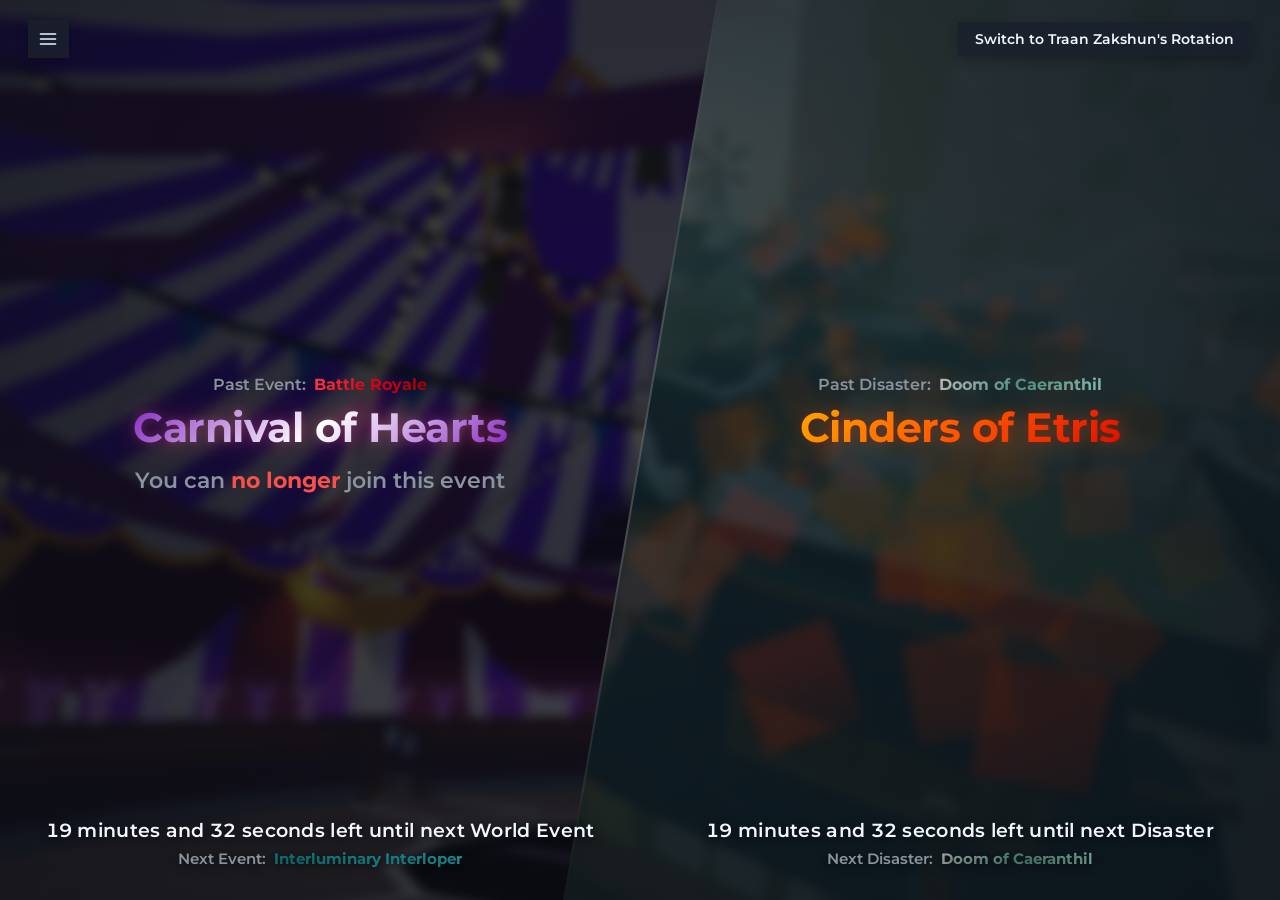
==== index.html @ f011859d "Traan Zakshun section, UI Buttons consolidated into Burger menu, Background Music, Actions" ====
<!DOCTYPE html>
<html lang="en">

<head>
  <meta charset="UTF-8">
  <meta name="viewport" content="width=device-width, initial-scale=1.0">
  <title>when's the next world event?</title>
  <link rel="preconnect" href="https://fonts.googleapis.com">
  <link rel="preconnect" href="https://fonts.gstatic.com" crossorigin>
  <link href="https://fonts.googleapis.com/css2?family=Montserrat:wght@400;500;600;700&display=swap" rel="stylesheet">
  <link rel="preload" as="image" href="assets/images/Traan.webp">
  <link rel="preload" as="image" href="assets/images/BattleRoyale.webp">
  <link rel="preload" as="image" href="assets/images/Carnival.webp">
  <link rel="preload" as="image" href="assets/images/Parasol.webp">
  <link rel="preload" as="image" href="assets/images/CindersOfEtris.webp">
  <link rel="preload" as="image" href="assets/images/Caeranthil.webp">
  <link rel="stylesheet" href="src/components/default.css?v=3">
  <link rel="stylesheet" href="src/components/mobile.css?v=3" media="(max-width: 960px)">
</head>

<body>
  <div id="bg-backdrop" class="bg-backdrop" aria-hidden="true">
    <div id="bg-image" class="bg-image"></div>
    <div id="bg-disaster-wrapper" class="bg-disaster-wrapper">
      <div id="bg-image-disaster" class="bg-image bg-image-disaster"></div>
    </div>
    <div id="bg-slash-line" class="bg-slash-line"></div>
    <div class="bg-overlay"></div>
    <div id="bg-black-curtain" class="bg-black-curtain"></div>
  </div>

  <header class="top-bar">
    <div class="top-bar-left">
      <button id="burger-menu-btn" class="nav-btn burger-btn" type="button"
        aria-label="Toggle Navigation Menu" aria-expanded="false" aria-controls="side-menu-dropdown">
        <svg class="burger-icon" viewBox="0 0 24 24" width="20" height="20" stroke="currentColor" stroke-width="2" stroke-linecap="round" fill="none">
          <line x1="3" y1="6" x2="21" y2="6"></line>
          <line x1="3" y1="12" x2="21" y2="12"></line>
          <line x1="3" y1="18" x2="21" y2="18"></line>
        </svg>
      </button>

      <button id="test-event-btn" class="nav-btn test-event-btn layout-hidden" type="button"
        data-hover-text="Test transition to the next World Event (Localhost only)">
        Test Event
      </button>

      <div id="side-menu-dropdown" class="menu-dropdown layout-hidden" role="menu">
        <div id="menu-group-worldevents" class="menu-group">
          <button id="menu-item-disasters" class="menu-item" type="button" role="menuitem"
            data-hover-text="Show Disasters happening in the Etrean Luminant along with the current World Events">
            <span class="menu-item-text">Etrean Luminant Disasters</span>
            <span id="menu-disasters-status" class="menu-item-status status-active">Shown</span>
          </button>
          <button id="menu-item-remind-we" class="menu-item" type="button" role="menuitem"
            data-hover-text="Play a sound cue and a desktop notification when the next event happens.">
            <span class="menu-item-text">Remind Me (World Events)</span>
            <span id="menu-remind-we-status" class="menu-item-status">Off</span>
          </button>
          <button id="menu-item-mute-soundtrack-we" class="menu-item menu-item-soundtrack" type="button" role="menuitem"
            data-hover-text="Globally mute the soundtrack that plays based on the current event's theme">
            <span class="menu-item-text">Mute Soundtrack</span>
            <span class="menu-soundtrack-status menu-item-status">Unmuted</span>
          </button>
        </div>

        <div id="menu-group-traan" class="menu-group layout-hidden">
          <button id="menu-item-remind-traan" class="menu-item" type="button" role="menuitem"
            data-hover-text="Play a sound cue and a desktop notification when the next event happens.">
            <span class="menu-item-text">Remind Me (Traan Zakshun)</span>
            <span id="menu-remind-traan-status" class="menu-item-status">Off</span>
          </button>
          <button id="menu-item-mute-soundtrack-traan" class="menu-item menu-item-soundtrack" type="button" role="menuitem"
            data-hover-text="Globally mute the soundtrack that plays based on the current event's theme">
            <span class="menu-item-text">Mute Soundtrack</span>
            <span class="menu-soundtrack-status menu-item-status">Unmuted</span>
          </button>
        </div>
      </div>
    </div>
    <div class="top-bar-right">
      <button id="layout-switch-btn" class="nav-btn layout-switch-btn" type="button" aria-label="Switch Layout"
        data-hover-text="Switch to Traan's Hourly Market and Black Market Rotation, Info is fetched from the Deepwoken Info Discord Server.">
        <span id="layout-switch-label">Switch to Traan Zakshun's Rotation</span>
      </button>
    </div>
  </header>

  <main class="center-container">
    <div id="events-grid" class="events-grid">
      <section class="event-column world-event-column">
        <div class="event-preview-container">
          <div class="preview-item">
            <span class="preview-prefix">Past Event:</span>
            <span id="past-event-name" class="event-gradient-text"></span>
          </div>
        </div>

        <div class="current-event-container">
          <h1 id="current-event-name" class="current-event-title event-gradient-text"></h1>
          <h2 id="join-status" class="join-status-heading">Time Left to join: --</h2>
        </div>

        <div class="mobile-timer-container">
          <div id="main-mobile-timer" class="mobile-timer"></div>
        </div>
      </section>

      <section id="disaster-section" class="event-column disaster-column">
        <div class="event-preview-container">
          <div class="preview-item">
            <span class="preview-prefix">Past Disaster:</span>
            <span id="past-disaster-name" class="event-gradient-text"></span>
          </div>
        </div>

        <div class="current-event-container">
          <h1 id="current-disaster-name" class="current-event-title event-gradient-text"></h1>
        </div>

        <div class="mobile-timer-container">
          <div id="disaster-mobile-timer" class="mobile-timer"></div>
        </div>
      </section>
    </div>

    <div id="traan-stock-layout" class="traan-layout layout-hidden">
      <h1 class="current-event-title event-gradient-text gradient-traan text-glow-traan">Work in Progress</h1>
    </div>
  </main>

  <div id="bottom-timers-container" class="bottom-timers-container">
    <div id="bottom-timers-grid" class="bottom-timers-grid">
      <div class="timer-column world-timer-column">
        <div class="timer-block">
          <div id="main-timer" class="next-event-timer-label">Next Event in --</div>
          <div class="next-event-preview">
            <span class="preview-prefix">Next Event:</span>
            <span id="next-event-name" class="event-gradient-text"></span>
          </div>
        </div>
      </div>
      <div id="disaster-timer-column" class="timer-column disaster-timer-column">
        <div id="disaster-timer-block" class="timer-block">
          <div id="disaster-timer" class="next-event-timer-label">Next Disaster in --</div>
          <div class="next-event-preview">
            <span class="preview-prefix">Next Disaster:</span>
            <span id="next-disaster-name" class="event-gradient-text"></span>
          </div>
        </div>
      </div>
    </div>
  </div>

  <div id="cursor-hover-box" class="cursor-hover-box" aria-hidden="true"></div>

  <script src="src/layouts/worldevents.js?v=4"></script>
  <script src="src/layouts/traanstock.js?v=4"></script>
  <script src="src/musicplayer.js?v=4"></script>
  <script src="src/main.js?v=4"></script>
</body>

</html>
---- src/components/default.css ----
:root {
  --bg-color: #0b0f17;
  --panel-bg: rgba(18, 23, 33, 0.78);
  --panel-border: rgba(255, 255, 255, 0.1);
  --text-primary: #f0f6fc;
  --text-secondary: #8b949e;
  --text-muted: #6e7681;
  --btn-bg: rgba(26, 32, 44, 0.85);
  --btn-border: rgba(240, 246, 252, 0.18);
  --btn-hover-bg: rgba(56, 139, 253, 0.18);
  --btn-hover-border: rgba(56, 139, 253, 0.45);
  --btn-active-glow: rgba(56, 139, 253, 0.3);
  --status-available: #3fb950;
  --status-unavailable: #f85149;
  --warning-bg: rgba(210, 153, 34, 0.15);
  --warning-border: rgba(210, 153, 34, 0.4);
  --warning-text: #e3b341;
}

* {
  box-sizing: border-box;
  margin: 0;
  padding: 0;
}

body {
  font-family: 'Montserrat', -apple-system, BlinkMacSystemFont, "Segoe UI", Roboto, sans-serif;
  background-color: var(--bg-color);
  color: var(--text-primary);
  min-height: 100vh;
  display: flex;
  flex-direction: column;
  overflow-x: hidden;
  overscroll-behavior: none;
  position: relative;
}

button {
  font-family: inherit;
}

.bg-backdrop {
  position: fixed;
  inset: 0;
  z-index: -1;
  overflow: hidden;
  pointer-events: none;
  background-color: #000000;
}

.bg-image {
  position: absolute;
  inset: -60px;
  background-position: center;
  background-repeat: no-repeat;
  background-size: cover;
  filter: blur(5px) brightness(0.65);
  transform: scale(1.08);
}

.bg-disaster-wrapper {
  position: absolute;
  inset: 0;
  overflow: hidden;
  opacity: 0;
  clip-path: polygon(100% 0, 100% 0, 100% 100%, 100% 100%);
  transition: opacity 0.5s ease-in-out, clip-path 0.5s cubic-bezier(0.4, 0, 0.2, 1);
  pointer-events: none;
}

.bg-backdrop.slashed .bg-disaster-wrapper {
  opacity: 1;
  clip-path: polygon(56% 0, 100% 0, 100% 100%, 44% 100%);
}

.bg-slash-line {
  position: absolute;
  inset: 0;
  opacity: 0;
  pointer-events: none;
  clip-path: polygon(100% 0, calc(100% + 2px) 0, calc(100% + 2px) 100%, 100% 100%);
  background: linear-gradient(to bottom,
      rgba(255, 255, 255, 0) 0%,
      rgba(255, 255, 255, 0.25) 20%,
      rgba(255, 255, 255, 0.45) 50%,
      rgba(255, 255, 255, 0.25) 80%,
      rgba(255, 255, 255, 0) 100%);
  filter: drop-shadow(0 0 10px rgba(255, 255, 255, 0.5));
  transition: opacity 0.5s ease-in-out, clip-path 0.5s cubic-bezier(0.4, 0, 0.2, 1);
}

.bg-backdrop.slashed .bg-slash-line {
  opacity: 1;
  clip-path: polygon(56% 0, calc(56% + 2px) 0, calc(44% + 2px) 100%, 44% 100%);
}

.bg-overlay {
  position: absolute;
  inset: 0;
  background: radial-gradient(circle at 50% 40%, rgba(11, 15, 23, 0.55) 0%, rgba(11, 15, 23, 0.82) 100%);
}

.bg-black-curtain {
  position: absolute;
  inset: 0;
  background-color: #000000;
  opacity: 0;
  pointer-events: none;
  transition: opacity 0.6s ease-in-out;
  z-index: 10;
}

.bg-black-curtain.fade-black {
  opacity: 1;
}

.top-bar {
  position: fixed;
  top: 0;
  left: 0;
  right: 0;
  display: flex;
  justify-content: space-between;
  align-items: center;
  padding: 1.25rem 1.75rem;
  z-index: 100;
  background: transparent;
  border-bottom: none;
  backdrop-filter: none;
  -webkit-backdrop-filter: none;
  pointer-events: none;
}

.top-bar-left {
  position: relative;
  display: flex;
  align-items: center;
  gap: 0.75rem;
  pointer-events: auto;
}

.top-bar-right {
  display: flex;
  align-items: center;
  gap: 0.75rem;
  pointer-events: auto;
}

.nav-btn {
  display: inline-flex;
  align-items: center;
  gap: 0.5rem;
  background: var(--btn-bg);
  border: none;
  outline: none;
  color: var(--text-primary);
  padding: 0.55rem 1.1rem;
  border-radius: 0;
  font-size: 0.85rem;
  font-weight: 600;
  cursor: pointer;
  transition: all 0.2s ease-in-out;
  box-shadow: 0 4px 12px rgba(0, 0, 0, 0.25);
}

.nav-btn:hover {
  background: var(--btn-hover-bg);
  box-shadow: 0 0 16px var(--btn-active-glow);
  transform: translateY(-1px);
}

.nav-btn:active {
  transform: translateY(0);
}

.nav-btn:focus,
.nav-btn:focus-visible {
  outline: none;
}

.disasters-btn[aria-pressed="true"],
.disasters-btn.active {
  background: #238636;
  color: #ffffff;
  box-shadow: 0 4px 14px rgba(35, 134, 54, 0.35);
}

.disasters-btn[aria-pressed="true"]:hover,
.disasters-btn.active:hover {
  background: #2ea043;
  box-shadow: 0 0 16px rgba(46, 160, 67, 0.5);
}

.reminder-btn[aria-pressed="true"],
.reminder-btn.active {
  background: #238636;
  color: #ffffff;
  box-shadow: 0 4px 14px rgba(35, 134, 54, 0.35);
}

.reminder-btn[aria-pressed="true"]:hover,
.reminder-btn.active:hover {
  background: #2ea043;
  box-shadow: 0 0 16px rgba(46, 160, 67, 0.5);
}

.burger-btn {
  padding: 0.55rem 0.65rem;
  display: inline-flex;
  align-items: center;
  justify-content: center;
}

.burger-icon {
  display: block;
}

.test-event-btn {
  font-size: 0.8rem;
  padding: 0.55rem 0.9rem;
  background: rgba(86, 44, 130, 0.45);
  border: 1px solid rgba(163, 113, 247, 0.35);
  color: #d2a8ff;
}

.test-event-btn:hover {
  background: rgba(130, 60, 200, 0.55);
  border-color: rgba(163, 113, 247, 0.6);
  box-shadow: 0 0 16px rgba(163, 113, 247, 0.35);
}

.menu-dropdown {
  position: absolute;
  top: calc(100% + 0.5rem);
  left: 0;
  min-width: 290px;
  background: rgba(18, 23, 33, 0.95);
  backdrop-filter: blur(14px);
  -webkit-backdrop-filter: blur(14px);
  border: 1px solid var(--panel-border);
  box-shadow: 0 12px 36px rgba(0, 0, 0, 0.5);
  padding: 0.45rem;
  display: flex;
  flex-direction: column;
  gap: 0.25rem;
  z-index: 200;
  pointer-events: auto;
}

.menu-group {
  display: flex;
  flex-direction: column;
  gap: 0.25rem;
  width: 100%;
}

.menu-item {
  display: flex;
  justify-content: space-between;
  align-items: center;
  width: 100%;
  background: transparent;
  border: none;
  color: var(--text-primary);
  font-family: inherit;
  font-size: 0.85rem;
  font-weight: 500;
  padding: 0.65rem 0.85rem;
  cursor: pointer;
  transition: background 0.15s ease, color 0.15s ease;
  text-align: left;
}

.menu-item:hover {
  background: rgba(255, 255, 255, 0.08);
}

.menu-item-text {
  flex: 1;
  padding-right: 0.75rem;
  white-space: nowrap;
}

.menu-item-status {
  font-size: 0.75rem;
  font-weight: 600;
  padding: 0.15rem 0.5rem;
  border-radius: 2px;
  background: rgba(255, 255, 255, 0.1);
  color: var(--text-secondary);
  font-variant-numeric: tabular-nums;
  transition: all 0.15s ease;
}

.menu-item-status.status-active {
  background: rgba(46, 204, 113, 0.2);
  color: #2ecc71;
}

.menu-item-status.status-muted {
  background: rgba(248, 81, 73, 0.2);
  color: #f85149;
}

.cursor-hover-box {
  position: fixed;
  top: 0;
  left: 0;
  pointer-events: none;
  z-index: 9999;
  opacity: 0;
  visibility: hidden;
  background: rgba(14, 18, 26, 0.96);
  border: none;
  outline: none;
  box-shadow: 0 4px 16px rgba(0, 0, 0, 0.45);
  color: var(--text-primary);
  font-family: inherit;
  font-size: 0.78rem;
  font-weight: 500;
  line-height: 1.45;
  padding: 0.5rem 0.75rem;
  max-width: 280px;
  white-space: normal;
  text-align: left;
  transition: opacity 0.12s ease, visibility 0.12s ease;
  will-change: left, top;
}

.cursor-hover-box.visible {
  opacity: 1;
  visibility: visible;
}

@media (hover: none) {
  .cursor-hover-box {
    display: none !important;
  }
}

.center-container {
  flex: 1;
  display: flex;
  justify-content: center;
  align-items: center;
  padding: 5rem 0 7rem 0;
  width: 100%;
}

.events-grid {
  display: grid;
  grid-template-columns: 1fr 1fr;
  gap: 0;
  width: 100%;
  max-width: 100%;
  align-items: start;
  transition: grid-template-columns 0.45s cubic-bezier(0.4, 0, 0.2, 1);
}

.events-grid.single-column {
  grid-template-columns: 1fr 0fr;
  gap: 0;
}

.event-column {
  width: 100%;
  text-align: center;
  display: flex;
  flex-direction: column;
  align-items: center;
  overflow: visible;
  padding: 0 1.5rem;
}

.disaster-column {
  min-width: 0;
  opacity: 1;
  visibility: visible;
  overflow: visible;
  transform: translateX(0);
  transition: opacity 0.35s ease, transform 0.35s ease, visibility 0.35s ease;
}

.events-grid.single-column .disaster-column {
  opacity: 0;
  visibility: hidden;
  pointer-events: none;
  transform: translateX(16px);
  overflow: visible;
}

.event-preview-container {
  display: flex;
  flex-direction: column;
  gap: 0.6rem;
  min-height: auto;
  justify-content: flex-end;
  margin-bottom: 0.4rem;
}

.preview-item {
  display: flex;
  justify-content: center;
  align-items: center;
  gap: 0.5rem;
  font-size: 1rem;
  font-weight: 500;
  color: var(--text-secondary);
}

.preview-prefix {
  color: var(--text-secondary);
  font-weight: 600;
}

.current-event-container {
  display: flex;
  flex-direction: column;
  align-items: center;
  gap: 1.15rem;
  width: 100%;
  overflow: visible;
}

.current-event-title,
.single-column .current-event-title {
  font-size: clamp(1.75rem, 3.2vw, 2.85rem);
  font-weight: 700;
  letter-spacing: -0.5px;
  line-height: 1.35;
  padding: 0.6rem 1.25rem;
  margin: -0.6rem -1.25rem;
  transition: filter 0.4s ease;
  text-align: center;
  white-space: nowrap;
  overflow: visible;
}

.join-status-heading {
  font-size: clamp(1.05rem, 2.4vw, 1.35rem);
  font-weight: 600;
  color: var(--text-secondary);
  font-variant-numeric: tabular-nums;
  margin-top: -0.45rem;
}

.status-active-value {
  color: var(--status-available);
  font-weight: 700;
}

.status-no-longer {
  color: var(--status-unavailable);
  font-weight: 700;
}

.mobile-timer-container {
  display: none;
}

.bottom-timers-container {
  position: fixed;
  bottom: 2rem;
  left: 0;
  right: 0;
  display: flex;
  justify-content: center;
  align-items: center;
  padding: 0;
  z-index: 50;
  pointer-events: none;
}

.bottom-timers-grid {
  display: grid;
  grid-template-columns: 1fr 1fr;
  gap: 0;
  width: 100%;
  max-width: 100%;
  align-items: start;
  transition: grid-template-columns 0.45s cubic-bezier(0.4, 0, 0.2, 1);
}

.bottom-timers-grid.single-column {
  grid-template-columns: 1fr 0fr;
  gap: 0;
}

.timer-column {
  width: 100%;
  display: flex;
  flex-direction: column;
  align-items: center;
  overflow: visible;
  padding: 0 1.5rem;
}

.disaster-timer-column {
  min-width: 0;
  opacity: 1;
  visibility: visible;
  overflow: visible;
  transform: translateX(0);
  transition: opacity 0.35s ease, transform 0.35s ease, visibility 0.35s ease;
}

.disaster-timer-column.timer-hidden,
.bottom-timers-grid.single-column .disaster-timer-column {
  opacity: 0;
  visibility: hidden;
  pointer-events: none;
  transform: translateX(16px);
  overflow: visible;
}

.timer-block {
  display: flex;
  flex-direction: column;
  align-items: center;
  gap: 0.25rem;
}

.next-event-timer-label {
  display: inline-flex;
  align-items: center;
  justify-content: center;
  font-size: clamp(0.95rem, 2vw, 1.2rem);
  font-weight: 600;
  color: var(--text-primary);
  font-variant-numeric: tabular-nums;
  letter-spacing: 0.3px;
  background: transparent;
  border: none;
  padding: 0.2rem 0;
  text-align: center;
  white-space: nowrap;
  pointer-events: auto;
  text-shadow: 0 2px 10px rgba(0, 0, 0, 0.7);
}

.next-event-preview {
  display: flex;
  align-items: center;
  justify-content: center;
  gap: 0.45rem;
  font-size: clamp(0.85rem, 1.6vw, 0.95rem);
  font-weight: 500;
  color: var(--text-secondary);
  text-shadow: 0 2px 10px rgba(0, 0, 0, 0.7);
  pointer-events: auto;
}

.event-gradient-text {
  display: inline-block;
  background-clip: text;
  -webkit-background-clip: text;
  -webkit-text-fill-color: transparent;
  font-weight: 700;
}

.gradient-carnival {
  background-image: linear-gradient(135deg, #7209b7 0%, #ffffff 50%, #7209b7 100%);
}

.gradient-interluminary {
  background-image: linear-gradient(135deg, #117f88 0%, #23a7ad 100%);
}

.gradient-battle-royale {
  background-image: linear-gradient(135deg, #ff4141 0%, #d6001c 50%, #990000 100%);
}

.disaster-gradient-caeranthil {
  background-image: linear-gradient(135deg, #bdbdbd 0%, #4e8d7d 50%, #89b9ad 100%);
}

.disaster-gradient-etris {
  background-image: linear-gradient(135deg, #ffb300 0%, #ff5500 50%, #d80000 100%);
}

.text-glow-carnival {
  filter: drop-shadow(0 0 14px rgba(247, 37, 133, 0.35)) drop-shadow(0 0 4px rgba(255, 112, 166, 0.25));
}

.text-glow-interluminary {
  filter: drop-shadow(0 0 14px rgba(35, 167, 173, 0.35)) drop-shadow(0 0 4px rgba(17, 127, 136, 0.25));
}

.text-glow-battle-royale {
  filter: drop-shadow(0 0 14px rgba(255, 65, 65, 0.35)) drop-shadow(0 0 4px rgba(214, 0, 28, 0.25));
}

.text-glow-caeranthil {
  filter: drop-shadow(0 0 14px rgba(0, 242, 254, 0.35)) drop-shadow(0 0 4px rgba(183, 157, 9, 0.25));
}

.text-glow-etris {
  filter: drop-shadow(0 0 14px rgba(255, 140, 0, 0.35)) drop-shadow(0 0 4px rgba(216, 0, 0, 0.25));
}

.layout-hidden {
  display: none !important;
}

.traan-layout {
  display: flex;
  flex-direction: column;
  align-items: center;
  justify-content: center;
  width: 100%;
  height: 100%;
  text-align: center;
  padding: 2rem;
}

.gradient-traan {
  background-image: linear-gradient(135deg, #f9d423 0%, #ff4e50 100%);
}

.text-glow-traan {
  filter: drop-shadow(0 0 14px rgba(249, 212, 35, 0.35)) drop-shadow(0 0 4px rgba(255, 78, 80, 0.25));
}
---- src/components/mobile.css ----
@media (max-width: 960px) {
  html,
  body {
    height: 100%;
    height: 100dvh;
    overflow: hidden;
    overscroll-behavior: none;
  }

  .top-bar {
    justify-content: space-between;
    flex-direction: row;
    align-items: center;
    padding: 0.65rem 0.85rem;
  }

  .top-bar-left {
    position: relative;
    width: auto;
    justify-content: flex-start;
    display: flex;
    align-items: center;
  }

  .top-bar-right {
    width: auto;
    justify-content: flex-end;
    display: flex;
    align-items: center;
  }

  .menu-dropdown {
    left: 0;
    width: min(85vw, 300px);
  }

  .center-container {
    padding: 3.5rem 1rem 1rem 1rem;
    height: 100%;
    height: 100dvh;
    max-height: 100dvh;
    overflow: hidden;
    align-items: stretch;
    box-sizing: border-box;
  }

  .events-grid {
    grid-template-columns: 1fr;
    grid-template-rows: 1fr 1fr;
    height: 100%;
    width: 100%;
    gap: 0;
    overflow: hidden;
    transition: grid-template-rows 0.45s cubic-bezier(0.4, 0, 0.2, 1);
  }

  .events-grid.single-column {
    grid-template-columns: 1fr;
    grid-template-rows: 1fr;
  }

  .event-column {
    justify-content: center;
    padding: 0.5rem 1rem;
    height: 100%;
    overflow: hidden;
  }

  .events-grid.single-column .disaster-column {
    display: none;
  }

  .bg-disaster-wrapper {
    clip-path: polygon(0 100%, 100% 100%, 100% 100%, 0 100%);
  }

  .bg-slash-line {
    clip-path: polygon(0 100%, 100% 100%, 100% calc(100% + 2px), 0 calc(100% + 2px));
  }

  .bg-backdrop.slashed .bg-disaster-wrapper {
    clip-path: polygon(0 52%, 100% 46%, 100% 100%, 0 100%);
  }

  .bg-backdrop.slashed .bg-slash-line {
    clip-path: polygon(0 52%, 100% 46%, 100% calc(46% + 2px), 0 calc(52% + 2px));
  }

  .current-event-container {
    order: 1;
    gap: 0.65rem;
  }

  .current-event-title,
  .single-column .current-event-title {
    font-size: clamp(1.45rem, 5vw, 2.25rem);
    white-space: nowrap;
    text-align: center;
    margin: 0;
    padding: 0.2rem 0.5rem;
  }

  .join-status-heading {
    font-size: clamp(0.95rem, 3.2vw, 1.15rem);
    margin-top: 0;
  }

  .join-event-suffix {
    display: none;
  }

  .bottom-timers-container {
    display: none !important;
  }

  .event-preview-container {
    order: 2;
    margin-top: 0.75rem;
    margin-bottom: 0.2rem;
  }

  .preview-item {
    font-size: clamp(0.85rem, 2.8vw, 0.98rem);
    flex-direction: row;
    gap: 0.35rem;
  }

  .mobile-timer-container {
    order: 3;
    display: flex;
    justify-content: center;
    align-items: center;
    width: 100%;
    margin-top: 0.25rem;
  }

  .mobile-timer {
    display: inline-flex;
    align-items: center;
    justify-content: center;
    white-space: nowrap;
    font-size: clamp(0.82rem, 2.7vw, 1.02rem);
    line-height: 1.35;
    padding: 0.15rem 0;
    font-weight: 600;
    color: var(--text-primary);
    font-variant-numeric: tabular-nums;
    letter-spacing: 0.3px;
    text-shadow: 0 2px 10px rgba(0, 0, 0, 0.7);
  }

  .traan-stub-card {
    padding: 1.5rem 1.75rem;
    width: 90%;
    max-width: 360px;
  }
}
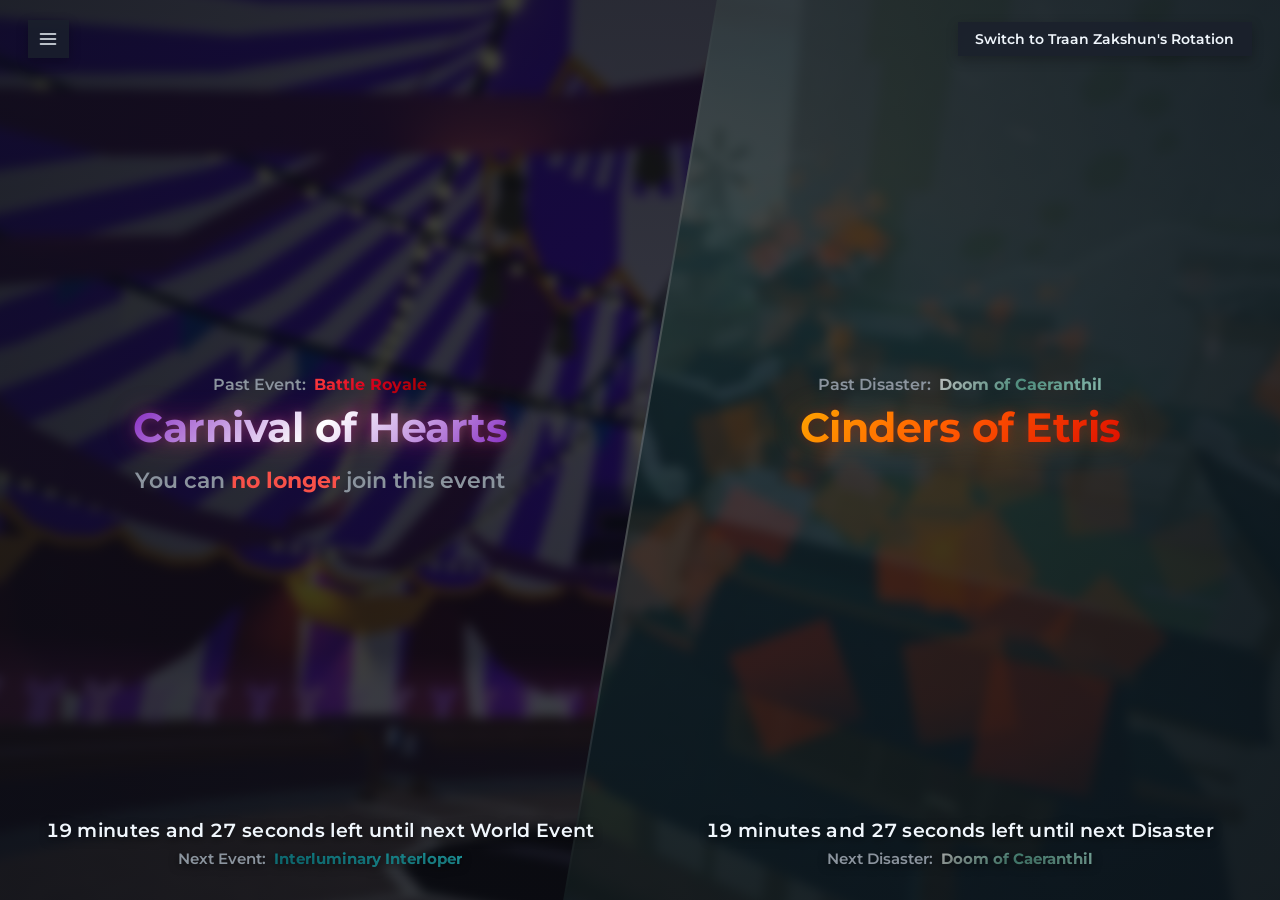
==== commit a10fec97: "Progress on Traan Zakshun" ====
--- a/index.html
+++ b/index.html
@@ -14,8 +14,14 @@
   <link rel="preload" as="image" href="assets/images/Parasol.webp">
   <link rel="preload" as="image" href="assets/images/CindersOfEtris.webp">
   <link rel="preload" as="image" href="assets/images/Caeranthil.webp">
-  <link rel="stylesheet" href="src/components/default.css?v=3">
-  <link rel="stylesheet" href="src/components/mobile.css?v=3" media="(max-width: 960px)">
+  <meta name="description" content="Live countdown tracker for Deepwoken World Events, Luminant Disasters, and Traan Zakshun's Black Market rotations.">
+  <meta name="theme-color" content="#0b0f17">
+  <link rel="icon" type="image/webp" href="assets/icons/ItemImage.webp">
+  <link rel="stylesheet" href="src/components/base.css?v=1">
+  <link rel="stylesheet" href="src/components/header.css?v=1">
+  <link rel="stylesheet" href="src/components/tooltip.css?v=1">
+  <link rel="stylesheet" href="src/components/worldevents.css?v=1">
+  <link rel="stylesheet" href="src/components/traanstock.css?v=1">
 </head>
 
 <body>
@@ -26,14 +32,15 @@
     </div>
     <div id="bg-slash-line" class="bg-slash-line"></div>
     <div class="bg-overlay"></div>
-    <div id="bg-black-curtain" class="bg-black-curtain"></div>
   </div>
+  <div id="bg-black-curtain" class="bg-black-curtain" aria-hidden="true"></div>
 
   <header class="top-bar">
     <div class="top-bar-left">
-      <button id="burger-menu-btn" class="nav-btn burger-btn" type="button"
-        aria-label="Toggle Navigation Menu" aria-expanded="false" aria-controls="side-menu-dropdown">
-        <svg class="burger-icon" viewBox="0 0 24 24" width="20" height="20" stroke="currentColor" stroke-width="2" stroke-linecap="round" fill="none">
+      <button id="burger-menu-btn" class="nav-btn burger-btn" type="button" aria-label="Toggle Navigation Menu"
+        aria-expanded="false" aria-controls="side-menu-dropdown">
+        <svg class="burger-icon" viewBox="0 0 24 24" width="20" height="20" stroke="currentColor" stroke-width="2"
+          stroke-linecap="round" fill="none">
           <line x1="3" y1="6" x2="21" y2="6"></line>
           <line x1="3" y1="12" x2="21" y2="12"></line>
           <line x1="3" y1="18" x2="21" y2="18"></line>
@@ -70,7 +77,8 @@
             <span class="menu-item-text">Remind Me (Traan Zakshun)</span>
             <span id="menu-remind-traan-status" class="menu-item-status">Off</span>
           </button>
-          <button id="menu-item-mute-soundtrack-traan" class="menu-item menu-item-soundtrack" type="button" role="menuitem"
+          <button id="menu-item-mute-soundtrack-traan" class="menu-item menu-item-soundtrack" type="button"
+            role="menuitem"
             data-hover-text="Globally mute the soundtrack that plays based on the current event's theme">
             <span class="menu-item-text">Mute Soundtrack</span>
             <span class="menu-soundtrack-status menu-item-status">Unmuted</span>
@@ -124,12 +132,19 @@
       </section>
     </div>
 
-    <div id="traan-stock-layout" class="traan-layout layout-hidden">
-      <h1 class="current-event-title event-gradient-text gradient-traan text-glow-traan">Work in Progress</h1>
-    </div>
+    <section id="traan-stock-layout" class="traan-layout layout-hidden" aria-label="Traan Zakshun Stock">
+      <div class="traan-shop-container">
+        <div class="traan-header-row">
+          <h2 id="traan-stock-title" class="traan-shop-title">Traan's Salvaged Stock</h2>
+          <div id="traan-stock-timer" class="traan-stock-timer">Next <strong>Black Market</strong> in --</div>
+        </div>
+        <div class="traan-header-divider"></div>
+        <div id="traan-stock-grid" class="traan-stock-grid"></div>
+      </div>
+    </section>
   </main>
 
-  <div id="bottom-timers-container" class="bottom-timers-container">
+  <footer id="bottom-timers-container" class="bottom-timers-container">
     <div id="bottom-timers-grid" class="bottom-timers-grid">
       <div class="timer-column world-timer-column">
         <div class="timer-block">
@@ -150,14 +165,14 @@
         </div>
       </div>
     </div>
-  </div>
+  </footer>
 
   <div id="cursor-hover-box" class="cursor-hover-box" aria-hidden="true"></div>
 
-  <script src="src/layouts/worldevents.js?v=4"></script>
-  <script src="src/layouts/traanstock.js?v=4"></script>
-  <script src="src/musicplayer.js?v=4"></script>
-  <script src="src/main.js?v=4"></script>
+  <script src="src/layouts/worldevents.js?v=5"></script>
+  <script src="src/layouts/traanstock.js?v=7"></script>
+  <script src="src/musicplayer.js?v=6"></script>
+  <script src="src/main.js?v=5"></script>
 </body>
 
 </html>
--- a/src/components/base.css
+++ b/src/components/base.css
@@ -0,0 +1,145 @@
+:root {
+  --bg-color: #0b0f17;
+  --panel-bg: rgba(18, 23, 33, 0.78);
+  --panel-border: rgba(255, 255, 255, 0.1);
+  --text-primary: #f0f6fc;
+  --text-secondary: #8b949e;
+  --text-muted: #6e7681;
+  --btn-bg: rgba(26, 32, 44, 0.85);
+  --btn-border: rgba(240, 246, 252, 0.18);
+  --btn-hover-bg: rgba(56, 139, 253, 0.18);
+  --btn-hover-border: rgba(56, 139, 253, 0.45);
+  --btn-active-glow: rgba(56, 139, 253, 0.3);
+  --status-available: #3fb950;
+  --status-unavailable: #f85149;
+  --warning-bg: rgba(210, 153, 34, 0.15);
+  --warning-border: rgba(210, 153, 34, 0.4);
+  --warning-text: #e3b341;
+}
+
+* {
+  box-sizing: border-box;
+  margin: 0;
+  padding: 0;
+}
+
+body {
+  font-family: 'Montserrat', -apple-system, BlinkMacSystemFont, "Segoe UI", Roboto, sans-serif;
+  background-color: var(--bg-color);
+  color: var(--text-primary);
+  min-height: 100vh;
+  display: flex;
+  flex-direction: column;
+  overflow-x: hidden;
+  overscroll-behavior: none;
+  position: relative;
+}
+
+button {
+  font-family: inherit;
+}
+
+.layout-hidden {
+  display: none !important;
+}
+
+.bg-backdrop {
+  position: fixed;
+  inset: 0;
+  z-index: -1;
+  overflow: hidden;
+  pointer-events: none;
+  background-color: #000000;
+}
+
+.bg-image {
+  position: absolute;
+  inset: -60px;
+  background-position: center;
+  background-repeat: no-repeat;
+  background-size: cover;
+  filter: blur(5px) brightness(0.65);
+  transform: scale(1.08);
+}
+
+.bg-disaster-wrapper {
+  position: absolute;
+  inset: 0;
+  overflow: hidden;
+  opacity: 0;
+  clip-path: polygon(100% 0, 100% 0, 100% 100%, 100% 100%);
+  transition: opacity 0.5s ease-in-out, clip-path 0.5s cubic-bezier(0.4, 0, 0.2, 1);
+  pointer-events: none;
+}
+
+.bg-backdrop.slashed .bg-disaster-wrapper {
+  opacity: 1;
+  clip-path: polygon(56% 0, 100% 0, 100% 100%, 44% 100%);
+}
+
+.bg-slash-line {
+  position: absolute;
+  inset: 0;
+  opacity: 0;
+  pointer-events: none;
+  clip-path: polygon(100% 0, calc(100% + 2px) 0, calc(100% + 2px) 100%, 100% 100%);
+  background: linear-gradient(to bottom,
+      rgba(255, 255, 255, 0) 0%,
+      rgba(255, 255, 255, 0.25) 20%,
+      rgba(255, 255, 255, 0.45) 50%,
+      rgba(255, 255, 255, 0.25) 80%,
+      rgba(255, 255, 255, 0) 100%);
+  filter: drop-shadow(0 0 10px rgba(255, 255, 255, 0.5));
+  transition: opacity 0.5s ease-in-out, clip-path 0.5s cubic-bezier(0.4, 0, 0.2, 1);
+}
+
+.bg-backdrop.slashed .bg-slash-line {
+  opacity: 1;
+  clip-path: polygon(56% 0, calc(56% + 2px) 0, calc(44% + 2px) 100%, 44% 100%);
+}
+
+.bg-overlay {
+  position: absolute;
+  inset: 0;
+  background: radial-gradient(circle at 50% 40%, rgba(11, 15, 23, 0.55) 0%, rgba(11, 15, 23, 0.82) 100%);
+}
+
+.bg-black-curtain {
+  position: fixed;
+  inset: 0;
+  background-color: #000000;
+  opacity: 0;
+  pointer-events: none;
+  transition: opacity 0.6s ease-in-out;
+  z-index: 80;
+}
+
+.bg-black-curtain.fade-black {
+  opacity: 1;
+}
+
+@media (max-width: 960px) {
+  html,
+  body {
+    height: 100%;
+    height: 100dvh;
+    overflow: hidden;
+    overscroll-behavior: none;
+  }
+
+  .bg-disaster-wrapper {
+    clip-path: polygon(0 100%, 100% 100%, 100% 100%, 0 100%);
+  }
+
+  .bg-slash-line {
+    clip-path: polygon(0 100%, 100% 100%, 100% calc(100% + 2px), 0 calc(100% + 2px));
+  }
+
+  .bg-backdrop.slashed .bg-disaster-wrapper {
+    clip-path: polygon(0 52%, 100% 46%, 100% 100%, 0 100%);
+  }
+
+  .bg-backdrop.slashed .bg-slash-line {
+    clip-path: polygon(0 52%, 100% 46%, 100% calc(46% + 2px), 0 calc(52% + 2px));
+  }
+}
--- a/src/components/header.css
+++ b/src/components/header.css
@@ -0,0 +1,216 @@
+.top-bar {
+  position: fixed;
+  top: 0;
+  left: 0;
+  right: 0;
+  display: flex;
+  justify-content: space-between;
+  align-items: center;
+  padding: 1.25rem 1.75rem;
+  z-index: 100;
+  background: transparent;
+  border-bottom: none;
+  backdrop-filter: none;
+  -webkit-backdrop-filter: none;
+  pointer-events: none;
+}
+
+.top-bar-left {
+  position: relative;
+  display: flex;
+  align-items: center;
+  gap: 0.75rem;
+  pointer-events: auto;
+}
+
+.top-bar-right {
+  display: flex;
+  align-items: center;
+  gap: 0.75rem;
+  pointer-events: auto;
+}
+
+.nav-btn {
+  display: inline-flex;
+  align-items: center;
+  gap: 0.5rem;
+  background: var(--btn-bg);
+  border: none;
+  outline: none;
+  color: var(--text-primary);
+  padding: 0.55rem 1.1rem;
+  border-radius: 0;
+  font-size: 0.85rem;
+  font-weight: 600;
+  cursor: pointer;
+  transition: all 0.2s ease-in-out;
+  box-shadow: 0 4px 12px rgba(0, 0, 0, 0.25);
+}
+
+.nav-btn:hover {
+  background: var(--btn-hover-bg);
+  box-shadow: 0 0 16px var(--btn-active-glow);
+  transform: translateY(-1px);
+}
+
+.nav-btn:active {
+  transform: translateY(0);
+}
+
+.nav-btn:focus,
+.nav-btn:focus-visible {
+  outline: none;
+}
+
+.disasters-btn[aria-pressed="true"],
+.disasters-btn.active {
+  background: #238636;
+  color: #ffffff;
+  box-shadow: 0 4px 14px rgba(35, 134, 54, 0.35);
+}
+
+.disasters-btn[aria-pressed="true"]:hover,
+.disasters-btn.active:hover {
+  background: #2ea043;
+  box-shadow: 0 0 16px rgba(46, 160, 67, 0.5);
+}
+
+.reminder-btn[aria-pressed="true"],
+.reminder-btn.active {
+  background: #238636;
+  color: #ffffff;
+  box-shadow: 0 4px 14px rgba(35, 134, 54, 0.35);
+}
+
+.reminder-btn[aria-pressed="true"]:hover,
+.reminder-btn.active:hover {
+  background: #2ea043;
+  box-shadow: 0 0 16px rgba(46, 160, 67, 0.5);
+}
+
+.burger-btn {
+  padding: 0.55rem 0.65rem;
+  display: inline-flex;
+  align-items: center;
+  justify-content: center;
+}
+
+.burger-icon {
+  display: block;
+}
+
+.test-event-btn {
+  font-size: 0.8rem;
+  padding: 0.55rem 0.9rem;
+  background: rgba(86, 44, 130, 0.45);
+  border: 1px solid rgba(163, 113, 247, 0.35);
+  color: #d2a8ff;
+}
+
+.test-event-btn:hover {
+  background: rgba(130, 60, 200, 0.55);
+  border-color: rgba(163, 113, 247, 0.6);
+  box-shadow: 0 0 16px rgba(163, 113, 247, 0.35);
+}
+
+.menu-dropdown {
+  position: absolute;
+  top: calc(100% + 0.5rem);
+  left: 0;
+  min-width: 290px;
+  background: rgba(18, 23, 33, 0.95);
+  backdrop-filter: blur(14px);
+  -webkit-backdrop-filter: blur(14px);
+  border: 1px solid var(--panel-border);
+  box-shadow: 0 12px 36px rgba(0, 0, 0, 0.5);
+  padding: 0.45rem;
+  display: flex;
+  flex-direction: column;
+  gap: 0.25rem;
+  z-index: 200;
+  pointer-events: auto;
+}
+
+.menu-group {
+  display: flex;
+  flex-direction: column;
+  gap: 0.25rem;
+  width: 100%;
+}
+
+.menu-item {
+  display: flex;
+  justify-content: space-between;
+  align-items: center;
+  width: 100%;
+  background: transparent;
+  border: none;
+  color: var(--text-primary);
+  font-family: inherit;
+  font-size: 0.85rem;
+  font-weight: 500;
+  padding: 0.65rem 0.85rem;
+  cursor: pointer;
+  transition: background 0.15s ease, color 0.15s ease;
+  text-align: left;
+}
+
+.menu-item:hover {
+  background: rgba(255, 255, 255, 0.08);
+}
+
+.menu-item-text {
+  flex: 1;
+  padding-right: 0.75rem;
+  white-space: nowrap;
+}
+
+.menu-item-status {
+  font-size: 0.75rem;
+  font-weight: 600;
+  padding: 0.15rem 0.5rem;
+  border-radius: 2px;
+  background: rgba(255, 255, 255, 0.1);
+  color: var(--text-secondary);
+  font-variant-numeric: tabular-nums;
+  transition: all 0.15s ease;
+}
+
+.menu-item-status.status-active {
+  background: rgba(46, 204, 113, 0.2);
+  color: #2ecc71;
+}
+
+.menu-item-status.status-muted {
+  background: rgba(248, 81, 73, 0.2);
+  color: #f85149;
+}
+
+@media (max-width: 960px) {
+  .top-bar {
+    justify-content: space-between;
+    flex-direction: row;
+    align-items: center;
+    padding: 0.65rem 0.85rem;
+  }
+
+  .top-bar-left {
+    position: relative;
+    width: auto;
+    justify-content: flex-start;
+    display: flex;
+    align-items: center;
+  }
+
+  .top-bar-right {
+    width: auto;
+    justify-content: flex-end;
+    display: flex;
+    align-items: center;
+  }
+
+  .menu-dropdown {
+    left: 0;
+    width: min(85vw, 300px);
+  }
+}
--- a/src/components/tooltip.css
+++ b/src/components/tooltip.css
@@ -0,0 +1,35 @@
+.cursor-hover-box {
+  position: fixed;
+  top: 0;
+  left: 0;
+  pointer-events: none;
+  z-index: 9999;
+  opacity: 0;
+  visibility: hidden;
+  background: rgba(14, 18, 26, 0.96);
+  border: none;
+  outline: none;
+  box-shadow: 0 4px 16px rgba(0, 0, 0, 0.45);
+  color: var(--text-primary);
+  font-family: inherit;
+  font-size: 0.78rem;
+  font-weight: 500;
+  line-height: 1.45;
+  padding: 0.5rem 0.75rem;
+  max-width: 280px;
+  white-space: normal;
+  text-align: left;
+  transition: opacity 0.12s ease, visibility 0.12s ease;
+  will-change: left, top;
+}
+
+.cursor-hover-box.visible {
+  opacity: 1;
+  visibility: visible;
+}
+
+@media (hover: none) {
+  .cursor-hover-box {
+    display: none !important;
+  }
+}
--- a/src/components/worldevents.css
+++ b/src/components/worldevents.css
@@ -0,0 +1,360 @@
+.center-container {
+  flex: 1;
+  display: flex;
+  justify-content: center;
+  align-items: center;
+  padding: 5rem 0 7rem 0;
+  width: 100%;
+}
+
+.events-grid {
+  display: grid;
+  grid-template-columns: 1fr 1fr;
+  gap: 0;
+  width: 100%;
+  max-width: 100%;
+  align-items: start;
+  transition: grid-template-columns 0.45s cubic-bezier(0.4, 0, 0.2, 1);
+}
+
+.events-grid.single-column {
+  grid-template-columns: 1fr 0fr;
+  gap: 0;
+}
+
+.event-column {
+  width: 100%;
+  text-align: center;
+  display: flex;
+  flex-direction: column;
+  align-items: center;
+  overflow: visible;
+  padding: 0 1.5rem;
+}
+
+.disaster-column {
+  min-width: 0;
+  opacity: 1;
+  visibility: visible;
+  overflow: visible;
+  transform: translateX(0);
+  transition: opacity 0.35s ease, transform 0.35s ease, visibility 0.35s ease;
+}
+
+.events-grid.single-column .disaster-column {
+  opacity: 0;
+  visibility: hidden;
+  pointer-events: none;
+  transform: translateX(16px);
+  overflow: visible;
+}
+
+.event-preview-container {
+  display: flex;
+  flex-direction: column;
+  gap: 0.6rem;
+  min-height: auto;
+  justify-content: flex-end;
+  margin-bottom: 0.4rem;
+}
+
+.preview-item {
+  display: flex;
+  justify-content: center;
+  align-items: center;
+  gap: 0.5rem;
+  font-size: 1rem;
+  font-weight: 500;
+  color: var(--text-secondary);
+}
+
+.preview-prefix {
+  color: var(--text-secondary);
+  font-weight: 600;
+}
+
+.current-event-container {
+  display: flex;
+  flex-direction: column;
+  align-items: center;
+  gap: 1.15rem;
+  width: 100%;
+  overflow: visible;
+}
+
+.current-event-title,
+.single-column .current-event-title {
+  font-size: clamp(1.75rem, 3.2vw, 2.85rem);
+  font-weight: 700;
+  letter-spacing: -0.5px;
+  line-height: 1.35;
+  padding: 0.6rem 1.25rem;
+  margin: -0.6rem -1.25rem;
+  transition: filter 0.4s ease;
+  text-align: center;
+  white-space: nowrap;
+  overflow: visible;
+}
+
+.join-status-heading {
+  font-size: clamp(1.05rem, 2.4vw, 1.35rem);
+  font-weight: 600;
+  color: var(--text-secondary);
+  font-variant-numeric: tabular-nums;
+  margin-top: -0.45rem;
+}
+
+.status-active-value {
+  color: var(--status-available);
+  font-weight: 700;
+}
+
+.status-no-longer {
+  color: var(--status-unavailable);
+  font-weight: 700;
+}
+
+.mobile-timer-container {
+  display: none;
+}
+
+.bottom-timers-container {
+  position: fixed;
+  bottom: 2rem;
+  left: 0;
+  right: 0;
+  display: flex;
+  justify-content: center;
+  align-items: center;
+  padding: 0;
+  z-index: 50;
+  pointer-events: none;
+}
+
+.bottom-timers-grid {
+  display: grid;
+  grid-template-columns: 1fr 1fr;
+  gap: 0;
+  width: 100%;
+  max-width: 100%;
+  align-items: start;
+  transition: grid-template-columns 0.45s cubic-bezier(0.4, 0, 0.2, 1);
+}
+
+.bottom-timers-grid.single-column {
+  grid-template-columns: 1fr 0fr;
+  gap: 0;
+}
+
+.timer-column {
+  width: 100%;
+  display: flex;
+  flex-direction: column;
+  align-items: center;
+  overflow: visible;
+  padding: 0 1.5rem;
+}
+
+.disaster-timer-column {
+  min-width: 0;
+  opacity: 1;
+  visibility: visible;
+  overflow: visible;
+  transform: translateX(0);
+  transition: opacity 0.35s ease, transform 0.35s ease, visibility 0.35s ease;
+}
+
+.disaster-timer-column.timer-hidden,
+.bottom-timers-grid.single-column .disaster-timer-column {
+  opacity: 0;
+  visibility: hidden;
+  pointer-events: none;
+  transform: translateX(16px);
+  overflow: visible;
+}
+
+.timer-block {
+  display: flex;
+  flex-direction: column;
+  align-items: center;
+  gap: 0.25rem;
+}
+
+.next-event-timer-label {
+  display: inline-flex;
+  align-items: center;
+  justify-content: center;
+  font-size: clamp(0.95rem, 2vw, 1.2rem);
+  font-weight: 600;
+  color: var(--text-primary);
+  font-variant-numeric: tabular-nums;
+  letter-spacing: 0.3px;
+  background: transparent;
+  border: none;
+  padding: 0.2rem 0;
+  text-align: center;
+  white-space: nowrap;
+  pointer-events: auto;
+  text-shadow: 0 2px 10px rgba(0, 0, 0, 0.7);
+}
+
+.next-event-preview {
+  display: flex;
+  align-items: center;
+  justify-content: center;
+  gap: 0.45rem;
+  font-size: clamp(0.85rem, 1.6vw, 0.95rem);
+  font-weight: 500;
+  color: var(--text-secondary);
+  text-shadow: 0 2px 10px rgba(0, 0, 0, 0.7);
+  pointer-events: auto;
+}
+
+.event-gradient-text {
+  display: inline-block;
+  background-clip: text;
+  -webkit-background-clip: text;
+  -webkit-text-fill-color: transparent;
+  font-weight: 700;
+}
+
+.gradient-carnival {
+  background-image: linear-gradient(135deg, #7209b7 0%, #ffffff 50%, #7209b7 100%);
+}
+
+.gradient-interluminary {
+  background-image: linear-gradient(135deg, #117f88 0%, #23a7ad 100%);
+}
+
+.gradient-battle-royale {
+  background-image: linear-gradient(135deg, #ff4141 0%, #d6001c 50%, #990000 100%);
+}
+
+.disaster-gradient-caeranthil {
+  background-image: linear-gradient(135deg, #bdbdbd 0%, #4e8d7d 50%, #89b9ad 100%);
+}
+
+.disaster-gradient-etris {
+  background-image: linear-gradient(135deg, #ffb300 0%, #ff5500 50%, #d80000 100%);
+}
+
+.text-glow-carnival {
+  filter: drop-shadow(0 0 14px rgba(247, 37, 133, 0.35)) drop-shadow(0 0 4px rgba(255, 112, 166, 0.25));
+}
+
+.text-glow-interluminary {
+  filter: drop-shadow(0 0 14px rgba(35, 167, 173, 0.35)) drop-shadow(0 0 4px rgba(17, 127, 136, 0.25));
+}
+
+.text-glow-battle-royale {
+  filter: drop-shadow(0 0 14px rgba(255, 65, 65, 0.35)) drop-shadow(0 0 4px rgba(214, 0, 28, 0.25));
+}
+
+.text-glow-caeranthil {
+  filter: drop-shadow(0 0 14px rgba(0, 242, 254, 0.35)) drop-shadow(0 0 4px rgba(183, 157, 9, 0.25));
+}
+
+.text-glow-etris {
+  filter: drop-shadow(0 0 14px rgba(255, 140, 0, 0.35)) drop-shadow(0 0 4px rgba(216, 0, 0, 0.25));
+}
+
+@media (max-width: 960px) {
+  .center-container {
+    padding: 3.5rem 1rem 1rem 1rem;
+    height: 100%;
+    height: 100dvh;
+    max-height: 100dvh;
+    overflow: hidden;
+    align-items: stretch;
+    box-sizing: border-box;
+  }
+
+  .events-grid {
+    grid-template-columns: 1fr;
+    grid-template-rows: 1fr 1fr;
+    height: 100%;
+    width: 100%;
+    gap: 0;
+    overflow: hidden;
+    transition: grid-template-rows 0.45s cubic-bezier(0.4, 0, 0.2, 1);
+  }
+
+  .events-grid.single-column {
+    grid-template-columns: 1fr;
+    grid-template-rows: 1fr;
+  }
+
+  .event-column {
+    justify-content: center;
+    padding: 0.5rem 1rem;
+    height: 100%;
+    overflow: hidden;
+  }
+
+  .events-grid.single-column .disaster-column {
+    display: none;
+  }
+
+  .current-event-container {
+    order: 1;
+    gap: 0.65rem;
+  }
+
+  .current-event-title,
+  .single-column .current-event-title {
+    font-size: clamp(1.45rem, 5vw, 2.25rem);
+    white-space: nowrap;
+    text-align: center;
+    margin: 0;
+    padding: 0.2rem 0.5rem;
+  }
+
+  .join-status-heading {
+    font-size: clamp(0.95rem, 3.2vw, 1.15rem);
+    margin-top: 0;
+  }
+
+  .join-event-suffix {
+    display: none;
+  }
+
+  .bottom-timers-container {
+    display: none !important;
+  }
+
+  .event-preview-container {
+    order: 2;
+    margin-top: 0.75rem;
+    margin-bottom: 0.2rem;
+  }
+
+  .preview-item {
+    font-size: clamp(0.85rem, 2.8vw, 0.98rem);
+    flex-direction: row;
+    gap: 0.35rem;
+  }
+
+  .mobile-timer-container {
+    order: 3;
+    display: flex;
+    justify-content: center;
+    align-items: center;
+    width: 100%;
+    margin-top: 0.25rem;
+  }
+
+  .mobile-timer {
+    display: inline-flex;
+    align-items: center;
+    justify-content: center;
+    white-space: nowrap;
+    font-size: clamp(0.82rem, 2.7vw, 1.02rem);
+    line-height: 1.35;
+    padding: 0.15rem 0;
+    font-weight: 600;
+    color: var(--text-primary);
+    font-variant-numeric: tabular-nums;
+    letter-spacing: 0.3px;
+    text-shadow: 0 2px 10px rgba(0, 0, 0, 0.7);
+  }
+}
--- a/src/components/traanstock.css
+++ b/src/components/traanstock.css
@@ -0,0 +1,236 @@
+.traan-layout {
+  display: flex;
+  flex-direction: column;
+  align-items: center;
+  justify-content: center;
+  width: 100%;
+  max-width: 900px;
+  margin: 0 auto;
+  padding: 1.5rem 1.5rem 2rem 1.5rem;
+  box-sizing: border-box;
+}
+
+.traan-shop-container {
+  width: 100%;
+  display: flex;
+  flex-direction: column;
+}
+
+.traan-header-row {
+  display: flex;
+  justify-content: space-between;
+  align-items: baseline;
+  width: 100%;
+  padding: 0 0.25rem;
+}
+
+.traan-shop-title {
+  font-family: Georgia, 'Times New Roman', serif;
+  font-size: clamp(1.4rem, 2.3vw, 1.85rem);
+  font-weight: 600;
+  color: #ede7de;
+  margin: 0;
+  letter-spacing: 0.4px;
+  text-shadow: 0 2px 6px rgba(0, 0, 0, 0.95);
+}
+
+.traan-stock-timer {
+  font-family: 'Montserrat', sans-serif;
+  font-size: 0.92rem;
+  font-weight: 500;
+  color: var(--text-secondary);
+  font-variant-numeric: tabular-nums;
+  text-shadow: 0 1px 3px rgba(0, 0, 0, 0.9);
+}
+
+.traan-stock-timer strong {
+  font-weight: 700;
+  color: #ffffff;
+}
+
+.traan-header-divider {
+  width: 100%;
+  height: 1px;
+  background: linear-gradient(to right, rgba(255, 255, 255, 0.5) 0%, rgba(255, 255, 255, 0.2) 75%, transparent 100%);
+  margin: 0.55rem 0 1.15rem 0;
+  box-shadow: 0 1px 3px rgba(0, 0, 0, 0.5);
+}
+
+.traan-stock-grid {
+  display: grid;
+  grid-template-columns: repeat(2, 1fr);
+  gap: 0.85rem;
+  width: 100%;
+}
+
+.traan-item-card {
+  background: rgba(14, 16, 22, 0.65);
+  backdrop-filter: blur(8px);
+  -webkit-backdrop-filter: blur(8px);
+  border: 1px solid rgba(255, 255, 255, 0.12);
+  padding: 0.85rem 1.15rem;
+  display: flex;
+  flex-direction: row;
+  align-items: flex-start;
+  gap: 1.15rem;
+  box-shadow: 0 4px 14px rgba(0, 0, 0, 0.35);
+  transition: background 0.2s ease, border-color 0.2s ease;
+  box-sizing: border-box;
+}
+
+.traan-item-card:hover {
+  border-color: rgba(200, 163, 85, 0.45);
+  background: rgba(24, 27, 36, 0.8);
+}
+
+.traan-item-left {
+  display: flex;
+  flex-direction: column;
+  align-items: center;
+  flex-shrink: 0;
+  width: 58px;
+}
+
+.traan-item-icon-box {
+  position: relative;
+  width: 56px;
+  height: 56px;
+  background: rgba(30, 27, 22, 0.88);
+  border: 1px solid #c8a355;
+  display: flex;
+  align-items: center;
+  justify-content: center;
+  box-shadow: 0 0 6px rgba(200, 163, 85, 0.25);
+  flex-shrink: 0;
+}
+
+.traan-corner {
+  position: absolute;
+  width: 4px;
+  height: 4px;
+  background: #dfb76c;
+  pointer-events: none;
+}
+
+.traan-corner.tl {
+  top: -2px;
+  left: -2px;
+}
+
+.traan-corner.tr {
+  top: -2px;
+  right: -2px;
+}
+
+.traan-corner.bl {
+  bottom: -2px;
+  left: -2px;
+}
+
+.traan-corner.br {
+  bottom: -2px;
+  right: -2px;
+}
+
+.traan-item-icon-img {
+  width: 42px;
+  height: 42px;
+  object-fit: contain;
+  pointer-events: none;
+  user-select: none;
+}
+
+.traan-item-price-wrap {
+  display: flex;
+  align-items: center;
+  justify-content: center;
+  gap: 4px;
+  margin-top: 0.35rem;
+  width: 100%;
+}
+
+.traan-item-price-val {
+  font-family: Georgia, 'Times New Roman', serif;
+  font-weight: 700;
+  font-size: 0.95rem;
+  color: #ffffff;
+  text-shadow: 0 1px 3px rgba(0, 0, 0, 0.9);
+}
+
+.traan-item-currency-icon {
+  width: 16px;
+  height: 16px;
+  object-fit: contain;
+  display: inline-block;
+}
+
+.traan-item-details {
+  display: flex;
+  flex-direction: column;
+  justify-content: center;
+  text-align: left;
+  min-height: 56px;
+  padding-top: 2px;
+}
+
+.traan-item-name {
+  font-family: Georgia, 'Times New Roman', serif;
+  font-size: 1.12rem;
+  font-weight: 600;
+  color: #ffffff;
+  margin: 0;
+  line-height: 1.25;
+  text-shadow: 0 1px 3px rgba(0, 0, 0, 0.9);
+}
+
+.traan-item-category {
+  font-family: Georgia, 'Times New Roman', serif;
+  font-size: 0.88rem;
+  font-style: italic;
+  color: rgba(255, 255, 255, 0.72);
+  margin-top: 0.3rem;
+  text-shadow: 0 1px 3px rgba(0, 0, 0, 0.9);
+}
+
+.traan-stock-empty {
+  grid-column: 1 / -1;
+  text-align: center;
+  font-family: Georgia, 'Times New Roman', serif;
+  font-size: 1.1rem;
+  color: rgba(255, 255, 255, 0.7);
+  padding: 3rem 1rem;
+  background: rgba(14, 16, 22, 0.5);
+  border: 1px dashed rgba(255, 255, 255, 0.15);
+}
+
+.gradient-traan {
+  background-image: linear-gradient(135deg, #f9d423 0%, #ff4e50 100%);
+}
+
+.text-glow-traan {
+  filter: drop-shadow(0 0 14px rgba(249, 212, 35, 0.35)) drop-shadow(0 0 4px rgba(255, 78, 80, 0.25));
+}
+
+@media (max-width: 960px) {
+  .traan-layout {
+    padding: 0.5rem 0.5rem 2.5rem 0.5rem;
+    overflow-y: auto;
+    -webkit-overflow-scrolling: touch;
+    height: 100%;
+    justify-content: flex-start;
+  }
+
+  .traan-shop-container {
+    max-width: 100%;
+    padding: 0.5rem 0.25rem 2rem 0.25rem;
+  }
+
+  .traan-stock-grid {
+    grid-template-columns: 1fr;
+    gap: 0.65rem;
+  }
+
+  .traan-item-card {
+    padding: 0.75rem 0.95rem;
+  }
+}
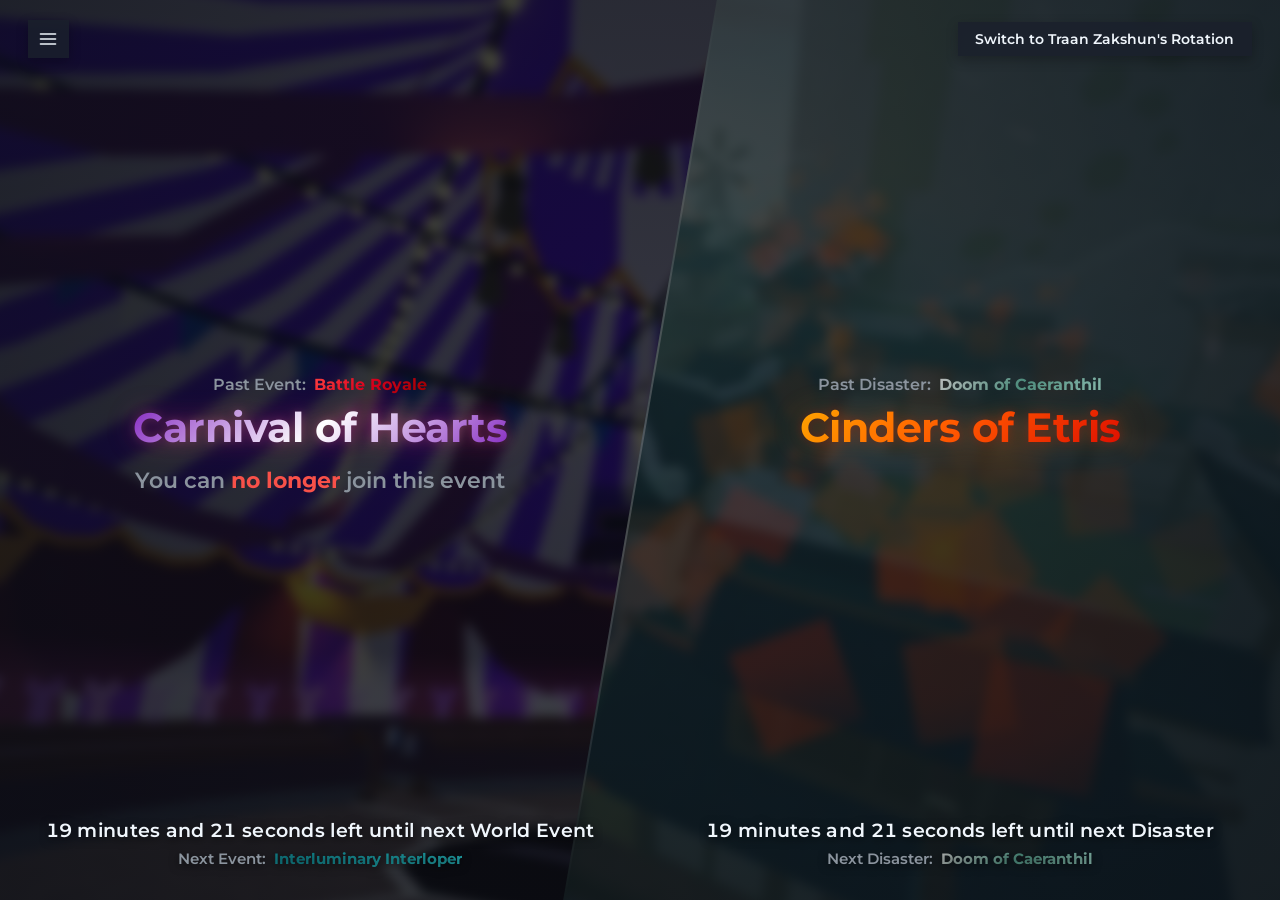
==== commit ffada241: "Moving to Upstash Redis, Working further on traan stock" ====
--- a/index.html
+++ b/index.html
@@ -4,6 +4,13 @@
 <head>
   <meta charset="UTF-8">
   <meta name="viewport" content="width=device-width, initial-scale=1.0">
+  <script>
+    (function () {
+      var path = window.location.pathname;
+      var baseHref = path.startsWith('/whensthenextworldevent') ? '/whensthenextworldevent/' : '/';
+      document.write('<base href="' + baseHref + '">');
+    })();
+  </script>
   <title>when's the next world event?</title>
   <link rel="preconnect" href="https://fonts.googleapis.com">
   <link rel="preconnect" href="https://fonts.gstatic.com" crossorigin>
@@ -170,9 +177,9 @@
   <div id="cursor-hover-box" class="cursor-hover-box" aria-hidden="true"></div>
 
   <script src="src/layouts/worldevents.js?v=5"></script>
-  <script src="src/layouts/traanstock.js?v=7"></script>
-  <script src="src/musicplayer.js?v=6"></script>
-  <script src="src/main.js?v=5"></script>
+  <script src="src/layouts/traanstock.js?v=13"></script>
+  <script src="src/musicplayer.js?v=7"></script>
+  <script src="src/main.js?v=7"></script>
 </body>
 
 </html>
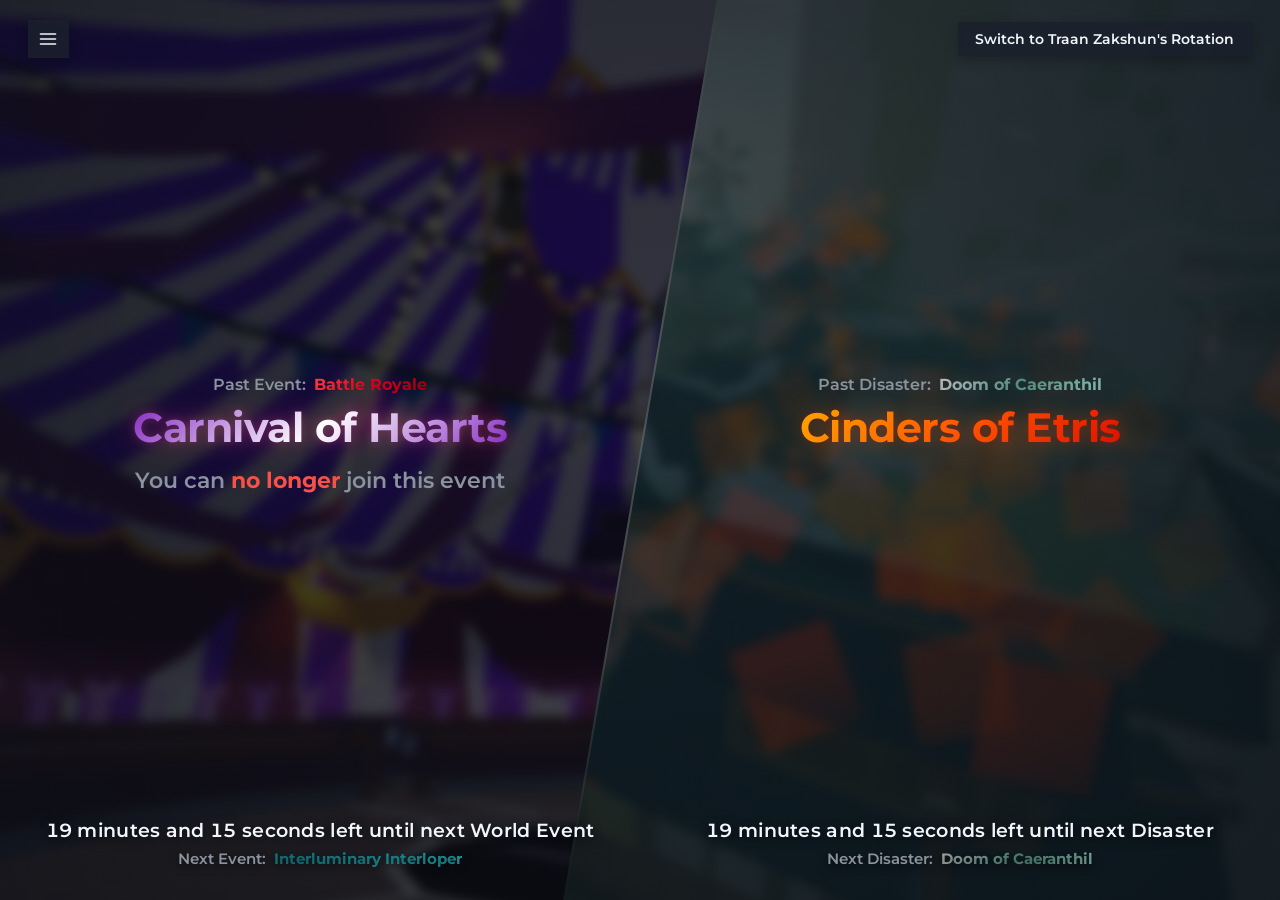
==== commit 894a1ec8: "fix the fucking musicplayer." ====
--- a/index.html
+++ b/index.html
@@ -176,9 +176,9 @@
 
   <div id="cursor-hover-box" class="cursor-hover-box" aria-hidden="true"></div>
 
-  <script src="src/layouts/worldevents.js?v=5"></script>
+  <script src="src/layouts/worldevents.js?v=6"></script>
   <script src="src/layouts/traanstock.js?v=13"></script>
-  <script src="src/musicplayer.js?v=7"></script>
+  <script src="src/musicplayer.js?v=8"></script>
   <script src="src/main.js?v=7"></script>
 </body>
 
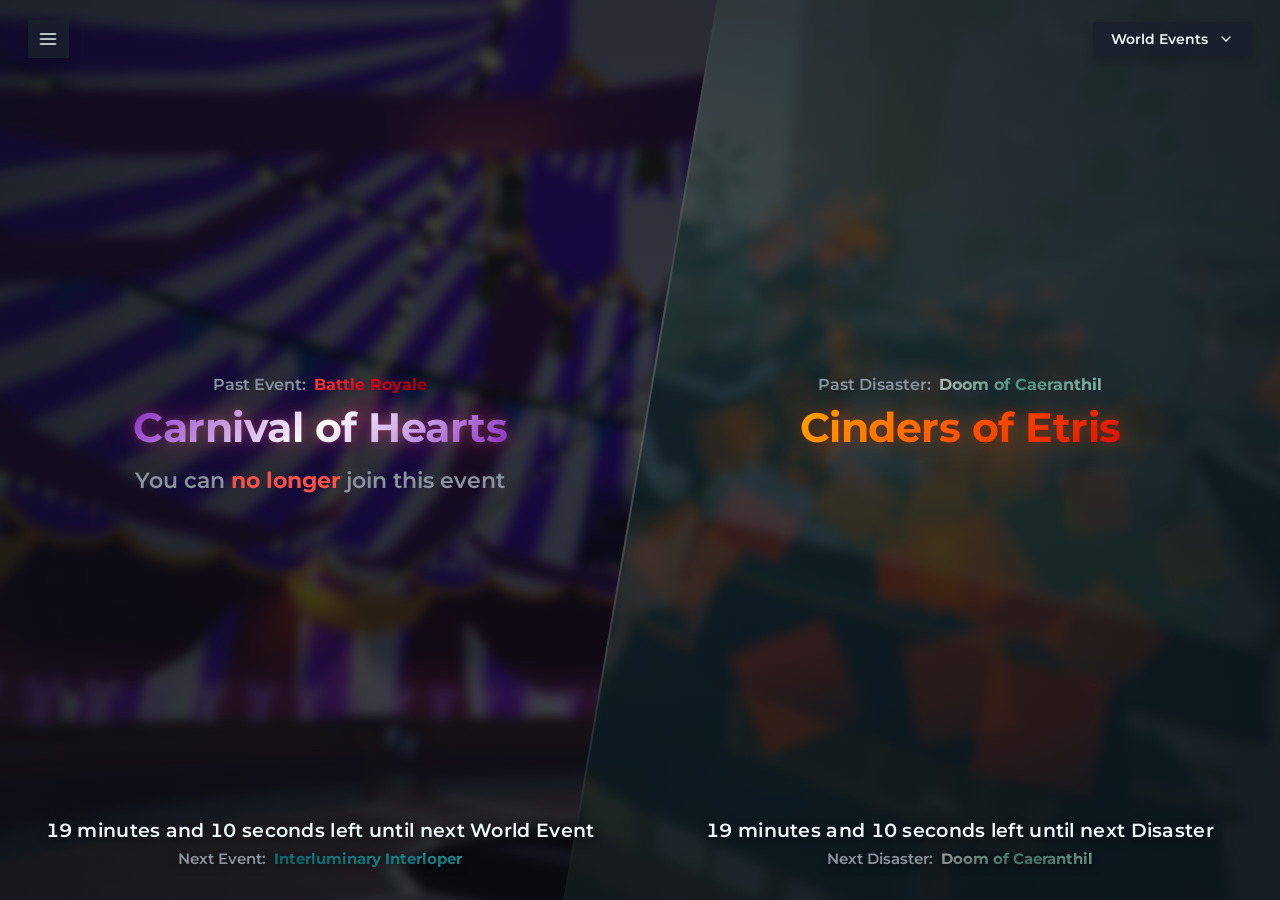
==== commit c1d99ccb: "Pytesseract genuinely sucks moving over to PaddleOCR, added date-seasons page, cloudflare middleman " ====
--- a/index.html
+++ b/index.html
@@ -21,14 +21,20 @@
   <link rel="preload" as="image" href="assets/images/Parasol.webp">
   <link rel="preload" as="image" href="assets/images/CindersOfEtris.webp">
   <link rel="preload" as="image" href="assets/images/Caeranthil.webp">
-  <meta name="description" content="Live countdown tracker for Deepwoken World Events, Luminant Disasters, and Traan Zakshun's Black Market rotations.">
+  <link rel="preload" as="image" href="assets/images/Seasons/Spring.webp">
+  <link rel="preload" as="image" href="assets/images/Seasons/Summer.webp">
+  <link rel="preload" as="image" href="assets/images/Seasons/Autumn.webp">
+  <link rel="preload" as="image" href="assets/images/Seasons/Winter.webp">
+  <meta name="description"
+    content="Live countdown tracker for Deepwoken World Events, Etrean Luminant Disasters, Traan Zakshun's market rotations and Date and Season Updates.">
   <meta name="theme-color" content="#0b0f17">
   <link rel="icon" type="image/webp" href="assets/icons/ItemImage.webp">
-  <link rel="stylesheet" href="src/components/base.css?v=1">
-  <link rel="stylesheet" href="src/components/header.css?v=1">
-  <link rel="stylesheet" href="src/components/tooltip.css?v=1">
-  <link rel="stylesheet" href="src/components/worldevents.css?v=1">
-  <link rel="stylesheet" href="src/components/traanstock.css?v=1">
+  <link rel="stylesheet" href="src/styles/base.css?v=2">
+  <link rel="stylesheet" href="src/styles/header.css?v=3">
+  <link rel="stylesheet" href="src/styles/tooltip.css?v=2">
+  <link rel="stylesheet" href="pages/world-events/worldevents.css?v=2">
+  <link rel="stylesheet" href="pages/traan-zakshun/traanstock.css?v=2">
+  <link rel="stylesheet" href="pages/date-seasons/dateseasons.css?v=12">
 </head>
 
 <body>
@@ -94,10 +100,30 @@
       </div>
     </div>
     <div class="top-bar-right">
-      <button id="layout-switch-btn" class="nav-btn layout-switch-btn" type="button" aria-label="Switch Layout"
-        data-hover-text="Switch to Traan's Hourly Market and Black Market Rotation, Info is fetched from the Deepwoken Info Discord Server.">
-        <span id="layout-switch-label">Switch to Traan Zakshun's Rotation</span>
-      </button>
+      <div id="event-type-dropdown" class="event-type-dropdown">
+        <button id="event-type-btn" class="nav-btn event-type-btn" type="button" aria-haspopup="true"
+          aria-expanded="false" data-hover-text="Select global event tracker">
+          <span id="event-type-label">World Events</span>
+          <svg class="dropdown-chevron" viewBox="0 0 24 24" width="16" height="16" stroke="currentColor"
+            stroke-width="2" fill="none" stroke-linecap="round" stroke-linejoin="round">
+            <polyline points="6 9 12 15 18 9"></polyline>
+          </svg>
+        </button>
+        <div id="event-type-menu" class="event-type-menu layout-hidden" role="menu">
+          <button class="event-type-item" type="button" role="menuitem" data-page="worldevents">
+            <span class="event-type-item-text">World Events</span>
+            <span class="event-type-item-indicator">&#10003;</span>
+          </button>
+          <button class="event-type-item" type="button" role="menuitem" data-page="traanstock">
+            <span class="event-type-item-text">Traan Zakshun's Market</span>
+            <span class="event-type-item-indicator">&#10003;</span>
+          </button>
+          <button class="event-type-item" type="button" role="menuitem" data-page="dateseasons">
+            <span class="event-type-item-text">Current Date and Season</span>
+            <span class="event-type-item-indicator">&#10003;</span>
+          </button>
+        </div>
+      </div>
     </div>
   </header>
 
@@ -116,9 +142,7 @@
           <h2 id="join-status" class="join-status-heading">Time Left to join: --</h2>
         </div>
 
-        <div class="mobile-timer-container">
-          <div id="main-mobile-timer" class="mobile-timer"></div>
-        </div>
+        <div id="main-mobile-timer" class="mobile-timer"></div>
       </section>
 
       <section id="disaster-section" class="event-column disaster-column">
@@ -133,9 +157,7 @@
           <h1 id="current-disaster-name" class="current-event-title event-gradient-text"></h1>
         </div>
 
-        <div class="mobile-timer-container">
-          <div id="disaster-mobile-timer" class="mobile-timer"></div>
-        </div>
+        <div id="disaster-mobile-timer" class="mobile-timer"></div>
       </section>
     </div>
 
@@ -147,6 +169,40 @@
         </div>
         <div class="traan-header-divider"></div>
         <div id="traan-stock-grid" class="traan-stock-grid"></div>
+      </div>
+    </section>
+    <section id="date-seasons-layout" class="date-seasons-layout layout-hidden" aria-label="Current Date and Season">
+      <div class="ds-datetime-badge">
+        <span id="ds-datetime-val">--:--, ---- CE, -------</span>
+      </div>
+
+      <div class="date-seasons-center-column">
+        <div class="event-preview-container">
+          <div class="preview-item">
+            <span class="preview-prefix">Talents Active:</span>
+            <span id="ds-active-talent" class="event-gradient-text gradient-dawn text-glow-dawn">Dark Hours</span>
+          </div>
+        </div>
+
+        <div class="current-event-container">
+          <h1 id="ds-phase-heading" class="current-event-title ds-phase-title">
+            It is currently <span id="ds-phase-name" class="event-gradient-text gradient-dawn text-glow-dawn">Nighttime
+              (Dawn)</span>
+          </h1>
+          <h2 id="ds-time-left-heading" class="join-status-heading">
+            <span id="ds-time-left-prefix">Time left until Daytime:</span> <span id="ds-countdown-val">--</span>
+          </h2>
+        </div>
+      </div>
+
+      <div class="ds-season-container">
+        <div class="ds-season-header">
+          Current season is <span id="ds-season-name"
+            class="event-gradient-text ds-season-name gradient-season-autumn">Ardfall</span>
+        </div>
+        <div class="ds-season-changes-card" id="ds-season-changes-card">
+          <ul class="ds-season-changes-list" id="ds-season-changes-list"></ul>
+        </div>
       </div>
     </section>
   </main>
@@ -176,10 +232,13 @@
 
   <div id="cursor-hover-box" class="cursor-hover-box" aria-hidden="true"></div>
 
-  <script src="src/layouts/worldevents.js?v=6"></script>
-  <script src="src/layouts/traanstock.js?v=13"></script>
-  <script src="src/musicplayer.js?v=8"></script>
-  <script src="src/main.js?v=7"></script>
+  <script src="src/clock.js?v=1"></script>
+  <script src="src/database.js?v=1"></script>
+  <script src="pages/world-events/worldevents.js?v=8"></script>
+  <script src="pages/traan-zakshun/traanstock.js?v=14"></script>
+  <script src="pages/date-seasons/dateseasons.js?v=13"></script>
+  <script src="src/musicplayer.js?v=9"></script>
+  <script src="src/main.js?v=8"></script>
 </body>
 
 </html>
--- a/src/styles/base.css
+++ b/src/styles/base.css
@@ -0,0 +1,143 @@
+:root {
+  --bg-color: #0b0f17;
+  --panel-bg: rgba(18, 23, 33, 0.78);
+  --panel-border: rgba(255, 255, 255, 0.1);
+  --text-primary: #f0f6fc;
+  --text-secondary: #8b949e;
+  --text-muted: #6e7681;
+  --btn-bg: rgba(26, 32, 44, 0.85);
+  --btn-border: rgba(240, 246, 252, 0.18);
+  --btn-hover-bg: rgba(56, 139, 253, 0.18);
+  --btn-hover-border: rgba(56, 139, 253, 0.45);
+  --btn-active-glow: rgba(56, 139, 253, 0.3);
+  --status-available: #3fb950;
+  --status-unavailable: #f85149;
+  --warning-bg: rgba(210, 153, 34, 0.15);
+  --warning-border: rgba(210, 153, 34, 0.4);
+  --warning-text: #e3b341;
+}
+
+* {
+  box-sizing: border-box;
+  margin: 0;
+  padding: 0;
+}
+
+body {
+  font-family: 'Montserrat', -apple-system, BlinkMacSystemFont, "Segoe UI", Roboto, sans-serif;
+  background-color: var(--bg-color);
+  color: var(--text-primary);
+  min-height: 100vh;
+  display: flex;
+  flex-direction: column;
+  overflow-x: hidden;
+  overscroll-behavior: none;
+  position: relative;
+}
+
+button {
+  font-family: inherit;
+}
+
+.layout-hidden {
+  display: none !important;
+}
+
+.bg-backdrop {
+  position: fixed;
+  inset: 0;
+  z-index: -1;
+  overflow: hidden;
+  pointer-events: none;
+  background-color: #000000;
+}
+
+.bg-image {
+  position: absolute;
+  inset: -60px;
+  background-position: center;
+  background-repeat: no-repeat;
+  background-size: cover;
+  filter: blur(5px) brightness(0.65);
+  transform: scale(1.08);
+}
+
+.bg-disaster-wrapper {
+  position: absolute;
+  inset: 0;
+  overflow: hidden;
+  opacity: 0;
+  clip-path: polygon(100% 0, 100% 0, 100% 100%, 100% 100%);
+  transition: opacity 0.5s ease-in-out, clip-path 0.5s cubic-bezier(0.4, 0, 0.2, 1);
+  pointer-events: none;
+}
+
+.bg-backdrop.slashed .bg-disaster-wrapper {
+  opacity: 1;
+  clip-path: polygon(56% 0, 100% 0, 100% 100%, 44% 100%);
+}
+
+.bg-slash-line {
+  position: absolute;
+  inset: 0;
+  opacity: 0;
+  pointer-events: none;
+  clip-path: polygon(100% 0, calc(100% + 2px) 0, calc(100% + 2px) 100%, 100% 100%);
+  background: linear-gradient(to bottom,
+      rgba(255, 255, 255, 0) 0%,
+      rgba(255, 255, 255, 0.25) 20%,
+      rgba(255, 255, 255, 0.45) 50%,
+      rgba(255, 255, 255, 0.25) 80%,
+      rgba(255, 255, 255, 0) 100%);
+  filter: drop-shadow(0 0 10px rgba(255, 255, 255, 0.5));
+  transition: opacity 0.5s ease-in-out, clip-path 0.5s cubic-bezier(0.4, 0, 0.2, 1);
+}
+
+.bg-backdrop.slashed .bg-slash-line {
+  opacity: 1;
+  clip-path: polygon(56% 0, calc(56% + 2px) 0, calc(44% + 2px) 100%, 44% 100%);
+}
+
+.bg-overlay {
+  position: absolute;
+  inset: 0;
+  background: radial-gradient(circle at 50% 40%, rgba(11, 15, 23, 0.55) 0%, rgba(11, 15, 23, 0.82) 100%);
+}
+
+.bg-black-curtain {
+  position: fixed;
+  inset: 0;
+  background-color: #000000;
+  opacity: 0;
+  pointer-events: none;
+  transition: opacity 0.6s ease-in-out;
+  z-index: 80;
+}
+
+.bg-black-curtain.fade-black {
+  opacity: 1;
+}
+
+@media (max-width: 960px) {
+  html,
+  body {
+    height: 100dvh;
+    overflow: hidden;
+  }
+
+  .bg-disaster-wrapper {
+    clip-path: polygon(0 100%, 100% 100%, 100% 100%, 0 100%);
+  }
+
+  .bg-slash-line {
+    clip-path: polygon(0 100%, 100% 100%, 100% calc(100% + 2px), 0 calc(100% + 2px));
+  }
+
+  .bg-backdrop.slashed .bg-disaster-wrapper {
+    clip-path: polygon(0 52%, 100% 46%, 100% 100%, 0 100%);
+  }
+
+  .bg-backdrop.slashed .bg-slash-line {
+    clip-path: polygon(0 52%, 100% 46%, 100% calc(46% + 2px), 0 calc(52% + 2px));
+  }
+}
--- a/src/styles/header.css
+++ b/src/styles/header.css
@@ -0,0 +1,319 @@
+.top-bar {
+  position: fixed;
+  top: 0;
+  left: 0;
+  right: 0;
+  display: flex;
+  justify-content: space-between;
+  align-items: center;
+  padding: 1.25rem 1.75rem;
+  z-index: 100;
+  background: transparent;
+  border-bottom: none;
+  backdrop-filter: none;
+  -webkit-backdrop-filter: none;
+  pointer-events: none;
+}
+
+.top-bar-left {
+  position: relative;
+  display: flex;
+  align-items: center;
+  gap: 0.75rem;
+  pointer-events: auto;
+}
+
+.top-bar-right {
+  display: flex;
+  align-items: center;
+  gap: 0.75rem;
+  pointer-events: auto;
+}
+
+.nav-btn {
+  display: inline-flex;
+  align-items: center;
+  gap: 0.5rem;
+  background: var(--btn-bg);
+  border: none;
+  outline: none;
+  color: var(--text-primary);
+  padding: 0.55rem 1.1rem;
+  border-radius: 0;
+  font-size: 0.85rem;
+  font-weight: 600;
+  cursor: pointer;
+  transition: all 0.2s ease-in-out;
+  box-shadow: 0 4px 12px rgba(0, 0, 0, 0.25);
+}
+
+.nav-btn:hover {
+  background: var(--btn-hover-bg);
+  box-shadow: 0 0 16px var(--btn-active-glow);
+  transform: translateY(-1px);
+}
+
+.nav-btn:active {
+  transform: translateY(0);
+}
+
+.nav-btn:focus,
+.nav-btn:focus-visible {
+  outline: none;
+}
+
+.disasters-btn[aria-pressed="true"],
+.disasters-btn.active {
+  background: #238636;
+  color: #ffffff;
+  box-shadow: 0 4px 14px rgba(35, 134, 54, 0.35);
+}
+
+.disasters-btn[aria-pressed="true"]:hover,
+.disasters-btn.active:hover {
+  background: #2ea043;
+  box-shadow: 0 0 16px rgba(46, 160, 67, 0.5);
+}
+
+.reminder-btn[aria-pressed="true"],
+.reminder-btn.active {
+  background: #238636;
+  color: #ffffff;
+  box-shadow: 0 4px 14px rgba(35, 134, 54, 0.35);
+}
+
+.reminder-btn[aria-pressed="true"]:hover,
+.reminder-btn.active:hover {
+  background: #2ea043;
+  box-shadow: 0 0 16px rgba(46, 160, 67, 0.5);
+}
+
+.burger-btn {
+  padding: 0.55rem 0.65rem;
+  display: inline-flex;
+  align-items: center;
+  justify-content: center;
+  flex-shrink: 0;
+}
+
+.burger-icon {
+  display: block;
+  width: 20px;
+  height: 20px;
+  flex-shrink: 0;
+}
+
+.test-event-btn {
+  font-size: 0.8rem;
+  padding: 0.55rem 0.9rem;
+  background: rgba(86, 44, 130, 0.45);
+  border: 1px solid rgba(163, 113, 247, 0.35);
+  color: #d2a8ff;
+}
+
+.test-event-btn:hover {
+  background: rgba(130, 60, 200, 0.55);
+  border-color: rgba(163, 113, 247, 0.6);
+  box-shadow: 0 0 16px rgba(163, 113, 247, 0.35);
+}
+
+.menu-dropdown {
+  position: absolute;
+  top: calc(100% + 0.5rem);
+  left: 0;
+  min-width: 290px;
+  background: rgba(18, 23, 33, 0.95);
+  backdrop-filter: blur(14px);
+  -webkit-backdrop-filter: blur(14px);
+  border: 1px solid var(--panel-border);
+  box-shadow: 0 12px 36px rgba(0, 0, 0, 0.5);
+  padding: 0.45rem;
+  display: flex;
+  flex-direction: column;
+  gap: 0.25rem;
+  z-index: 200;
+  pointer-events: auto;
+}
+
+.menu-group {
+  display: flex;
+  flex-direction: column;
+  gap: 0.25rem;
+  width: 100%;
+}
+
+.menu-item {
+  display: flex;
+  justify-content: space-between;
+  align-items: center;
+  width: 100%;
+  background: transparent;
+  border: none;
+  color: var(--text-primary);
+  font-family: inherit;
+  font-size: 0.85rem;
+  font-weight: 500;
+  padding: 0.65rem 0.85rem;
+  cursor: pointer;
+  transition: background 0.15s ease, color 0.15s ease;
+  text-align: left;
+}
+
+.menu-item:hover {
+  background: rgba(255, 255, 255, 0.08);
+}
+
+.menu-item-text {
+  flex: 1;
+  padding-right: 0.75rem;
+  white-space: nowrap;
+}
+
+.menu-item-status {
+  font-size: 0.75rem;
+  font-weight: 600;
+  padding: 0.15rem 0.5rem;
+  border-radius: 2px;
+  background: rgba(255, 255, 255, 0.1);
+  color: var(--text-secondary);
+  font-variant-numeric: tabular-nums;
+  transition: all 0.15s ease;
+}
+
+.menu-item-status.status-active {
+  background: rgba(46, 204, 113, 0.2);
+  color: #2ecc71;
+}
+
+.menu-item-status.status-muted {
+  background: rgba(248, 81, 73, 0.2);
+  color: #f85149;
+}
+
+.event-type-dropdown {
+  position: relative;
+}
+
+.event-type-btn {
+  display: inline-flex;
+  align-items: center;
+  gap: 0.65rem;
+  background: var(--btn-bg);
+  color: var(--text-primary);
+  font-size: 0.85rem;
+  font-weight: 600;
+  padding: 0.55rem 1.1rem;
+  flex-shrink: 0;
+}
+
+.event-type-btn .dropdown-chevron,
+.dropdown-chevron {
+  width: 16px;
+  height: 16px;
+  flex-shrink: 0;
+  display: block;
+  transition: transform 0.2s ease;
+}
+
+.event-type-btn[aria-expanded="true"] .dropdown-chevron {
+  transform: rotate(180deg);
+}
+
+.event-type-menu {
+  position: absolute;
+  top: calc(100% + 0.5rem);
+  right: 0;
+  min-width: 250px;
+  background: rgba(18, 23, 33, 0.96);
+  backdrop-filter: blur(14px);
+  -webkit-backdrop-filter: blur(14px);
+  border: 1px solid var(--panel-border);
+  box-shadow: 0 12px 36px rgba(0, 0, 0, 0.5);
+  padding: 0.45rem;
+  display: flex;
+  flex-direction: column;
+  gap: 0.25rem;
+  z-index: 200;
+  pointer-events: auto;
+}
+
+.event-type-menu-header {
+  font-size: 0.75rem;
+  font-weight: 600;
+  color: var(--text-secondary);
+  padding: 0.45rem 0.85rem 0.35rem;
+  letter-spacing: 0.05em;
+  opacity: 0.8;
+  border-bottom: 1px solid rgba(255, 255, 255, 0.08);
+  margin-bottom: 0.2rem;
+}
+
+.event-type-item {
+  display: flex;
+  align-items: center;
+  justify-content: space-between;
+  width: 100%;
+  background: transparent;
+  border: none;
+  color: var(--text-primary);
+  font-family: inherit;
+  font-size: 0.85rem;
+  font-weight: 500;
+  padding: 0.65rem 0.85rem;
+  cursor: pointer;
+  transition: background 0.15s ease, color 0.15s ease;
+  text-align: left;
+}
+
+.event-type-item:hover {
+  background: rgba(255, 255, 255, 0.08);
+}
+
+.event-type-item.active {
+  background: rgba(88, 166, 255, 0.15);
+  color: #58a6ff;
+  font-weight: 600;
+}
+
+.event-type-item-indicator {
+  display: none;
+  font-size: 0.75rem;
+  color: #58a6ff;
+}
+
+.event-type-item.active .event-type-item-indicator {
+  display: inline-block;
+}
+
+@media (max-width: 960px) {
+  .top-bar {
+    padding: 0.65rem 0.85rem;
+  }
+
+  .top-bar-left {
+    width: auto;
+  }
+
+  .top-bar-right {
+    width: auto;
+  }
+
+  .burger-btn {
+    padding: 0.5rem 0.65rem;
+  }
+
+  .event-type-btn {
+    padding: 0.5rem 0.85rem;
+    font-size: 0.82rem;
+  }
+
+  .menu-dropdown {
+    left: 0;
+    width: min(85vw, 300px);
+  }
+
+  .event-type-menu {
+    right: 0;
+    width: min(85vw, 280px);
+  }
+}
--- a/src/styles/tooltip.css
+++ b/src/styles/tooltip.css
@@ -0,0 +1,35 @@
+.cursor-hover-box {
+  position: fixed;
+  top: 0;
+  left: 0;
+  pointer-events: none;
+  z-index: 9999;
+  opacity: 0;
+  visibility: hidden;
+  background: rgba(14, 18, 26, 0.96);
+  border: none;
+  outline: none;
+  box-shadow: 0 4px 16px rgba(0, 0, 0, 0.45);
+  color: var(--text-primary);
+  font-family: inherit;
+  font-size: 0.78rem;
+  font-weight: 500;
+  line-height: 1.45;
+  padding: 0.5rem 0.75rem;
+  max-width: 280px;
+  white-space: normal;
+  text-align: left;
+  transition: opacity 0.12s ease, visibility 0.12s ease;
+  will-change: left, top;
+}
+
+.cursor-hover-box.visible {
+  opacity: 1;
+  visibility: visible;
+}
+
+@media (hover: none) {
+  .cursor-hover-box {
+    display: none !important;
+  }
+}
--- a/pages/world-events/worldevents.css
+++ b/pages/world-events/worldevents.css
@@ -0,0 +1,351 @@
+.center-container {
+  flex: 1;
+  display: flex;
+  justify-content: center;
+  align-items: center;
+  padding: 5rem 0 7rem 0;
+  width: 100%;
+}
+
+.events-grid {
+  display: grid;
+  grid-template-columns: 1fr 1fr;
+  gap: 0;
+  width: 100%;
+  max-width: 100%;
+  align-items: start;
+  transition: grid-template-columns 0.45s cubic-bezier(0.4, 0, 0.2, 1);
+}
+
+.events-grid.single-column {
+  grid-template-columns: 1fr 0fr;
+  gap: 0;
+}
+
+.event-column {
+  width: 100%;
+  text-align: center;
+  display: flex;
+  flex-direction: column;
+  align-items: center;
+  overflow: visible;
+  padding: 0 1.5rem;
+}
+
+.disaster-column {
+  min-width: 0;
+  opacity: 1;
+  visibility: visible;
+  overflow: visible;
+  transform: translateX(0);
+  transition: opacity 0.35s ease, transform 0.35s ease, visibility 0.35s ease;
+}
+
+.events-grid.single-column .disaster-column {
+  opacity: 0;
+  visibility: hidden;
+  pointer-events: none;
+  transform: translateX(16px);
+  overflow: visible;
+}
+
+.event-preview-container {
+  display: flex;
+  flex-direction: column;
+  gap: 0.6rem;
+  min-height: auto;
+  justify-content: flex-end;
+  margin-bottom: 0.4rem;
+}
+
+.preview-item {
+  display: flex;
+  justify-content: center;
+  align-items: center;
+  gap: 0.5rem;
+  font-size: 1rem;
+  font-weight: 500;
+  color: var(--text-secondary);
+}
+
+.preview-prefix {
+  color: var(--text-secondary);
+  font-weight: 600;
+}
+
+.current-event-container {
+  display: flex;
+  flex-direction: column;
+  align-items: center;
+  gap: 1.15rem;
+  width: 100%;
+  overflow: visible;
+}
+
+.current-event-title,
+.single-column .current-event-title {
+  font-size: clamp(1.75rem, 3.2vw, 2.85rem);
+  font-weight: 700;
+  letter-spacing: -0.5px;
+  line-height: 1.35;
+  padding: 0.6rem 1.25rem;
+  margin: -0.6rem -1.25rem;
+  transition: filter 0.4s ease;
+  text-align: center;
+  white-space: nowrap;
+  overflow: visible;
+}
+
+.join-status-heading {
+  font-size: clamp(1.05rem, 2.4vw, 1.35rem);
+  font-weight: 600;
+  color: var(--text-secondary);
+  font-variant-numeric: tabular-nums;
+  margin-top: -0.45rem;
+}
+
+.status-active-value {
+  color: var(--status-available);
+  font-weight: 700;
+}
+
+.status-no-longer {
+  color: var(--status-unavailable);
+  font-weight: 700;
+}
+
+.mobile-timer {
+  display: none;
+}
+
+.bottom-timers-container {
+  position: fixed;
+  bottom: 2rem;
+  left: 0;
+  right: 0;
+  display: flex;
+  justify-content: center;
+  align-items: center;
+  padding: 0;
+  z-index: 50;
+  pointer-events: none;
+}
+
+.bottom-timers-grid {
+  display: grid;
+  grid-template-columns: 1fr 1fr;
+  gap: 0;
+  width: 100%;
+  max-width: 100%;
+  align-items: start;
+  transition: grid-template-columns 0.45s cubic-bezier(0.4, 0, 0.2, 1);
+}
+
+.bottom-timers-grid.single-column {
+  grid-template-columns: 1fr 0fr;
+  gap: 0;
+}
+
+.timer-column {
+  width: 100%;
+  display: flex;
+  flex-direction: column;
+  align-items: center;
+  overflow: visible;
+  padding: 0 1.5rem;
+}
+
+.disaster-timer-column {
+  min-width: 0;
+  opacity: 1;
+  visibility: visible;
+  overflow: visible;
+  transform: translateX(0);
+  transition: opacity 0.35s ease, transform 0.35s ease, visibility 0.35s ease;
+}
+
+.disaster-timer-column.timer-hidden,
+.bottom-timers-grid.single-column .disaster-timer-column {
+  opacity: 0;
+  visibility: hidden;
+  pointer-events: none;
+  transform: translateX(16px);
+  overflow: visible;
+}
+
+.timer-block {
+  display: flex;
+  flex-direction: column;
+  align-items: center;
+  gap: 0.25rem;
+}
+
+.next-event-timer-label {
+  display: inline-flex;
+  align-items: center;
+  justify-content: center;
+  font-size: clamp(0.95rem, 2vw, 1.2rem);
+  font-weight: 600;
+  color: var(--text-primary);
+  font-variant-numeric: tabular-nums;
+  letter-spacing: 0.3px;
+  background: transparent;
+  border: none;
+  padding: 0.2rem 0;
+  text-align: center;
+  white-space: nowrap;
+  pointer-events: auto;
+  text-shadow: 0 2px 10px rgba(0, 0, 0, 0.7);
+}
+
+.next-event-preview {
+  display: flex;
+  align-items: center;
+  justify-content: center;
+  gap: 0.45rem;
+  font-size: clamp(0.85rem, 1.6vw, 0.95rem);
+  font-weight: 500;
+  color: var(--text-secondary);
+  text-shadow: 0 2px 10px rgba(0, 0, 0, 0.7);
+  pointer-events: auto;
+}
+
+.event-gradient-text {
+  display: inline-block;
+  background-clip: text;
+  -webkit-background-clip: text;
+  -webkit-text-fill-color: transparent;
+  font-weight: 700;
+}
+
+.gradient-carnival {
+  background-image: linear-gradient(135deg, #7209b7 0%, #ffffff 50%, #7209b7 100%);
+}
+
+.gradient-interluminary {
+  background-image: linear-gradient(135deg, #117f88 0%, #23a7ad 100%);
+}
+
+.gradient-battle-royale {
+  background-image: linear-gradient(135deg, #ff4141 0%, #d6001c 50%, #990000 100%);
+}
+
+.disaster-gradient-caeranthil {
+  background-image: linear-gradient(135deg, #bdbdbd 0%, #4e8d7d 50%, #89b9ad 100%);
+}
+
+.disaster-gradient-etris {
+  background-image: linear-gradient(135deg, #ffb300 0%, #ff5500 50%, #d80000 100%);
+}
+
+.text-glow-carnival {
+  filter: drop-shadow(0 0 14px rgba(247, 37, 133, 0.35)) drop-shadow(0 0 4px rgba(255, 112, 166, 0.25));
+}
+
+.text-glow-interluminary {
+  filter: drop-shadow(0 0 14px rgba(35, 167, 173, 0.35)) drop-shadow(0 0 4px rgba(17, 127, 136, 0.25));
+}
+
+.text-glow-battle-royale {
+  filter: drop-shadow(0 0 14px rgba(255, 65, 65, 0.35)) drop-shadow(0 0 4px rgba(214, 0, 28, 0.25));
+}
+
+.text-glow-caeranthil {
+  filter: drop-shadow(0 0 14px rgba(0, 242, 254, 0.35)) drop-shadow(0 0 4px rgba(183, 157, 9, 0.25));
+}
+
+.text-glow-etris {
+  filter: drop-shadow(0 0 14px rgba(255, 140, 0, 0.35)) drop-shadow(0 0 4px rgba(216, 0, 0, 0.25));
+}
+
+@media (max-width: 960px) {
+  .center-container {
+    padding: 3.5rem 1rem 1rem 1rem;
+    height: 100dvh;
+    overflow: hidden;
+    align-items: stretch;
+  }
+
+  .events-grid {
+    grid-template-columns: 1fr;
+    grid-template-rows: 1fr 1fr;
+    height: 100%;
+    width: 100%;
+    gap: 0;
+    overflow: hidden;
+    transition: grid-template-rows 0.45s cubic-bezier(0.4, 0, 0.2, 1);
+  }
+
+  .events-grid.single-column {
+    grid-template-columns: 1fr;
+    grid-template-rows: 1fr;
+  }
+
+  .event-column {
+    justify-content: center;
+    padding: 0.5rem 1rem;
+    height: 100%;
+    overflow: hidden;
+  }
+
+  .events-grid.single-column .disaster-column {
+    display: none;
+  }
+
+  .current-event-container {
+    order: 1;
+    gap: 0.65rem;
+  }
+
+  .current-event-title,
+  .single-column .current-event-title {
+    font-size: clamp(1.45rem, 5vw, 2.25rem);
+    white-space: nowrap;
+    text-align: center;
+    margin: 0;
+    padding: 0.2rem 0.5rem;
+  }
+
+  .join-status-heading {
+    font-size: clamp(0.95rem, 3.2vw, 1.15rem);
+    margin-top: 0;
+  }
+
+  .join-event-suffix {
+    display: none;
+  }
+
+  .bottom-timers-container {
+    display: none !important;
+  }
+
+  .event-preview-container {
+    order: 2;
+    margin-top: 0.75rem;
+    margin-bottom: 0.2rem;
+  }
+
+  .preview-item {
+    font-size: clamp(0.85rem, 2.8vw, 0.98rem);
+    flex-direction: row;
+    gap: 0.35rem;
+  }
+
+  .mobile-timer {
+    order: 3;
+    display: inline-flex;
+    align-items: center;
+    justify-content: center;
+    width: 100%;
+    margin-top: 0.25rem;
+    white-space: nowrap;
+    font-size: clamp(0.82rem, 2.7vw, 1.02rem);
+    line-height: 1.35;
+    padding: 0.15rem 0;
+    font-weight: 600;
+    color: var(--text-primary);
+    font-variant-numeric: tabular-nums;
+    letter-spacing: 0.3px;
+    text-shadow: 0 2px 10px rgba(0, 0, 0, 0.7);
+  }
+}
--- a/pages/traan-zakshun/traanstock.css
+++ b/pages/traan-zakshun/traanstock.css
@@ -0,0 +1,236 @@
+.traan-layout {
+  display: flex;
+  flex-direction: column;
+  align-items: center;
+  justify-content: center;
+  width: 100%;
+  max-width: 900px;
+  margin: 0 auto;
+  padding: 1.5rem 1.5rem 2rem 1.5rem;
+  box-sizing: border-box;
+}
+
+.traan-shop-container {
+  width: 100%;
+  display: flex;
+  flex-direction: column;
+}
+
+.traan-header-row {
+  display: flex;
+  justify-content: space-between;
+  align-items: baseline;
+  width: 100%;
+  padding: 0 0.25rem;
+}
+
+.traan-shop-title {
+  font-family: Georgia, 'Times New Roman', serif;
+  font-size: clamp(1.4rem, 2.3vw, 1.85rem);
+  font-weight: 600;
+  color: #ede7de;
+  margin: 0;
+  letter-spacing: 0.4px;
+  text-shadow: 0 2px 6px rgba(0, 0, 0, 0.95);
+}
+
+.traan-stock-timer {
+  font-family: 'Montserrat', sans-serif;
+  font-size: 0.92rem;
+  font-weight: 500;
+  color: var(--text-secondary);
+  font-variant-numeric: tabular-nums;
+  text-shadow: 0 1px 3px rgba(0, 0, 0, 0.9);
+}
+
+.traan-stock-timer strong {
+  font-weight: 700;
+  color: #ffffff;
+}
+
+.traan-header-divider {
+  width: 100%;
+  height: 1px;
+  background: linear-gradient(to right, rgba(255, 255, 255, 0.5) 0%, rgba(255, 255, 255, 0.2) 75%, transparent 100%);
+  margin: 0.55rem 0 1.15rem 0;
+  box-shadow: 0 1px 3px rgba(0, 0, 0, 0.5);
+}
+
+.traan-stock-grid {
+  display: grid;
+  grid-template-columns: repeat(2, 1fr);
+  gap: 0.85rem;
+  width: 100%;
+}
+
+.traan-item-card {
+  background: rgba(14, 16, 22, 0.65);
+  backdrop-filter: blur(8px);
+  -webkit-backdrop-filter: blur(8px);
+  border: 1px solid rgba(255, 255, 255, 0.12);
+  padding: 0.85rem 1.15rem;
+  display: flex;
+  flex-direction: row;
+  align-items: flex-start;
+  gap: 1.15rem;
+  box-shadow: 0 4px 14px rgba(0, 0, 0, 0.35);
+  transition: background 0.2s ease, border-color 0.2s ease;
+  box-sizing: border-box;
+}
+
+.traan-item-card:hover {
+  border-color: rgba(200, 163, 85, 0.45);
+  background: rgba(24, 27, 36, 0.8);
+}
+
+.traan-item-left {
+  display: flex;
+  flex-direction: column;
+  align-items: center;
+  flex-shrink: 0;
+  width: 58px;
+}
+
+.traan-item-icon-box {
+  position: relative;
+  width: 56px;
+  height: 56px;
+  background: rgba(30, 27, 22, 0.88);
+  border: 1px solid #c8a355;
+  display: flex;
+  align-items: center;
+  justify-content: center;
+  box-shadow: 0 0 6px rgba(200, 163, 85, 0.25);
+  flex-shrink: 0;
+}
+
+.traan-corner {
+  position: absolute;
+  width: 4px;
+  height: 4px;
+  background: #dfb76c;
+  pointer-events: none;
+}
+
+.traan-corner.tl {
+  top: -2px;
+  left: -2px;
+}
+
+.traan-corner.tr {
+  top: -2px;
+  right: -2px;
+}
+
+.traan-corner.bl {
+  bottom: -2px;
+  left: -2px;
+}
+
+.traan-corner.br {
+  bottom: -2px;
+  right: -2px;
+}
+
+.traan-item-icon-img {
+  width: 42px;
+  height: 42px;
+  object-fit: contain;
+  pointer-events: none;
+  user-select: none;
+}
+
+.traan-item-price-wrap {
+  display: flex;
+  align-items: center;
+  justify-content: center;
+  gap: 4px;
+  margin-top: 0.35rem;
+  width: 100%;
+}
+
+.traan-item-price-val {
+  font-family: Georgia, 'Times New Roman', serif;
+  font-weight: 700;
+  font-size: 0.95rem;
+  color: #ffffff;
+  text-shadow: 0 1px 3px rgba(0, 0, 0, 0.9);
+}
+
+.traan-item-currency-icon {
+  width: 16px;
+  height: 16px;
+  object-fit: contain;
+  display: inline-block;
+}
+
+.traan-item-details {
+  display: flex;
+  flex-direction: column;
+  justify-content: center;
+  text-align: left;
+  min-height: 56px;
+  padding-top: 2px;
+}
+
+.traan-item-name {
+  font-family: Georgia, 'Times New Roman', serif;
+  font-size: 1.12rem;
+  font-weight: 600;
+  color: #ffffff;
+  margin: 0;
+  line-height: 1.25;
+  text-shadow: 0 1px 3px rgba(0, 0, 0, 0.9);
+}
+
+.traan-item-category {
+  font-family: Georgia, 'Times New Roman', serif;
+  font-size: 0.88rem;
+  font-style: italic;
+  color: rgba(255, 255, 255, 0.72);
+  margin-top: 0.3rem;
+  text-shadow: 0 1px 3px rgba(0, 0, 0, 0.9);
+}
+
+.traan-stock-empty {
+  grid-column: 1 / -1;
+  text-align: center;
+  font-family: Georgia, 'Times New Roman', serif;
+  font-size: 1.1rem;
+  color: rgba(255, 255, 255, 0.7);
+  padding: 3rem 1rem;
+  background: rgba(14, 16, 22, 0.5);
+  border: 1px dashed rgba(255, 255, 255, 0.15);
+}
+
+.gradient-traan {
+  background-image: linear-gradient(135deg, #f9d423 0%, #ff4e50 100%);
+}
+
+.text-glow-traan {
+  filter: drop-shadow(0 0 14px rgba(249, 212, 35, 0.35)) drop-shadow(0 0 4px rgba(255, 78, 80, 0.25));
+}
+
+@media (max-width: 960px) {
+  .traan-layout {
+    padding: 0.5rem 0.5rem 2.5rem 0.5rem;
+    overflow-y: auto;
+    -webkit-overflow-scrolling: touch;
+    height: 100%;
+    justify-content: flex-start;
+  }
+
+  .traan-shop-container {
+    max-width: 100%;
+    padding: 0.5rem 0.25rem 2rem 0.25rem;
+  }
+
+  .traan-stock-grid {
+    grid-template-columns: 1fr;
+    gap: 0.65rem;
+  }
+
+  .traan-item-card {
+    padding: 0.75rem 0.95rem;
+  }
+}
--- a/pages/date-seasons/dateseasons.css
+++ b/pages/date-seasons/dateseasons.css
@@ -0,0 +1,227 @@
+.date-seasons-layout {
+  display: flex;
+  flex-direction: column;
+  align-items: center;
+  justify-content: center;
+  width: 100%;
+  max-width: 1100px;
+  height: 100%;
+  min-height: calc(100vh - 12rem);
+  flex: 1;
+  margin: 0 auto;
+  padding: 0 2rem;
+  box-sizing: border-box;
+  position: relative;
+}
+
+.ds-datetime-badge {
+  position: absolute;
+  top: -2.5rem;
+  left: 50%;
+  transform: translateX(-50%);
+  font-size: clamp(0.95rem, 1.8vw, 1.15rem);
+  font-weight: 600;
+  color: rgba(240, 246, 252, 0.9);
+  font-variant-numeric: tabular-nums;
+  letter-spacing: 0.5px;
+  text-shadow: 0 2px 10px rgba(0, 0, 0, 0.75);
+  text-align: center;
+  white-space: nowrap;
+  z-index: 10;
+}
+
+.date-seasons-center-column {
+  display: flex;
+  flex-direction: column;
+  align-items: center;
+  justify-content: center;
+  text-align: center;
+  width: 100%;
+  margin: 0;
+}
+
+.date-seasons-layout .event-gradient-text {
+  text-shadow: none !important;
+}
+
+.gradient-day,
+.gradient-morning,
+.gradient-afternoon {
+  background-image: linear-gradient(135deg, #fde047 0%, #ffffff 50%, #eab308 100%);
+  color: #eab308;
+}
+
+.text-glow-day,
+.text-glow-morning,
+.text-glow-afternoon {
+  filter: drop-shadow(0 0 5px rgba(234, 179, 8, 0.3));
+}
+
+.gradient-night,
+.gradient-dusk,
+.gradient-dawn {
+  background-image: linear-gradient(135deg, #60a5fa 0%, #ffffff 50%, #2563eb 100%);
+  color: #3b82f6;
+}
+
+.text-glow-night,
+.text-glow-dusk,
+.text-glow-dawn {
+  filter: drop-shadow(0 0 5px rgba(59, 130, 246, 0.3));
+}
+
+.gradient-season-autumn {
+  background-image: linear-gradient(135deg, #fdba74 0%, #ffffff 50%, #ea580c 100%);
+  color: #ea580c;
+}
+
+.gradient-season-summer {
+  background-image: linear-gradient(135deg, #fde047 0%, #ffffff 50%, #ca8a04 100%);
+  color: #ca8a04;
+}
+
+.gradient-season-winter {
+  background-image: linear-gradient(135deg, #ffffff 0%, #bae6fd 50%, #0284c7 100%);
+  color: #0284c7;
+}
+
+.gradient-season-spring {
+  background-image: linear-gradient(135deg, #86efac 0%, #ffffff 50%, #16a34a 100%);
+  color: #16a34a;
+}
+
+.ds-phase-title {
+  font-size: clamp(1.75rem, 3.2vw, 2.85rem);
+  font-weight: 700;
+  letter-spacing: -0.5px;
+  line-height: 1.35;
+  text-align: center;
+  overflow: visible;
+  color: var(--text-primary);
+  text-shadow: 0 2px 10px rgba(0, 0, 0, 0.7);
+  max-width: 100%;
+}
+
+.ds-phase-title .event-gradient-text {
+  font-weight: 800;
+  text-shadow: none !important;
+}
+
+.ds-season-container {
+  position: absolute;
+  bottom: -3.5rem;
+  left: 50%;
+  transform: translateX(-50%);
+  display: flex;
+  flex-direction: column;
+  align-items: center;
+  width: 100%;
+  max-width: 980px;
+  padding: 0 1.5rem;
+  box-sizing: border-box;
+  margin: 0;
+}
+
+.ds-season-header {
+  font-size: clamp(1.1rem, 1.8vw, 1.35rem);
+  font-weight: 600;
+  color: rgba(255, 255, 255, 0.9);
+  text-shadow: 0 2px 12px rgba(0, 0, 0, 0.85);
+  display: flex;
+  align-items: center;
+  justify-content: center;
+  gap: 0.5rem;
+  letter-spacing: 0.2px;
+  margin-bottom: 0.85rem;
+}
+
+.ds-season-name {
+  font-weight: 700;
+}
+
+.ds-season-changes-card {
+  padding: 0 1rem;
+  width: 100%;
+  max-width: 960px;
+  display: flex;
+  justify-content: center;
+}
+
+.ds-season-changes-list {
+  margin: 0;
+  padding: 0;
+  list-style: none;
+  font-size: clamp(0.85rem, 1.4vw, 0.95rem);
+  line-height: 1.65;
+  color: rgba(255, 255, 255, 0.85);
+  text-shadow: 0 2px 8px rgba(0, 0, 0, 0.8);
+  text-align: center;
+  width: 100%;
+  max-width: 100%;
+}
+
+.ds-season-changes-list li {
+  margin-bottom: 0.45rem;
+}
+
+.ds-season-changes-list li:last-child {
+  margin-bottom: 0;
+}
+
+.wiki-link {
+  color: #38bdf8;
+  text-decoration: none;
+  font-weight: 700;
+  transition: color 0.2s;
+}
+
+.wiki-link:hover {
+  color: #7dd3fc;
+  text-decoration: none;
+}
+
+@media (max-width: 960px) {
+  .date-seasons-layout {
+    padding: 0 0.85rem;
+    min-height: calc(100dvh - 5.5rem);
+    justify-content: space-between;
+  }
+
+  .ds-datetime-badge {
+    position: static;
+    transform: none;
+    margin-top: 0.25rem;
+    margin-bottom: 0;
+    font-size: 0.85rem;
+  }
+
+  .date-seasons-center-column {
+    margin: auto 0;
+  }
+
+  .ds-phase-title {
+    font-size: clamp(1.35rem, 4.8vw, 1.85rem);
+  }
+
+  .ds-season-container {
+    position: static;
+    transform: none;
+    margin-top: auto;
+    margin-bottom: 0.5rem;
+    padding: 0 0.5rem;
+    max-width: 100%;
+  }
+
+  .ds-season-changes-card {
+    padding: 0 0.5rem;
+    max-width: 100%;
+  }
+
+  .ds-season-header {
+    font-size: 1.05rem;
+  }
+
+  .ds-season-changes-list {
+    font-size: 0.82rem;
+  }
+}
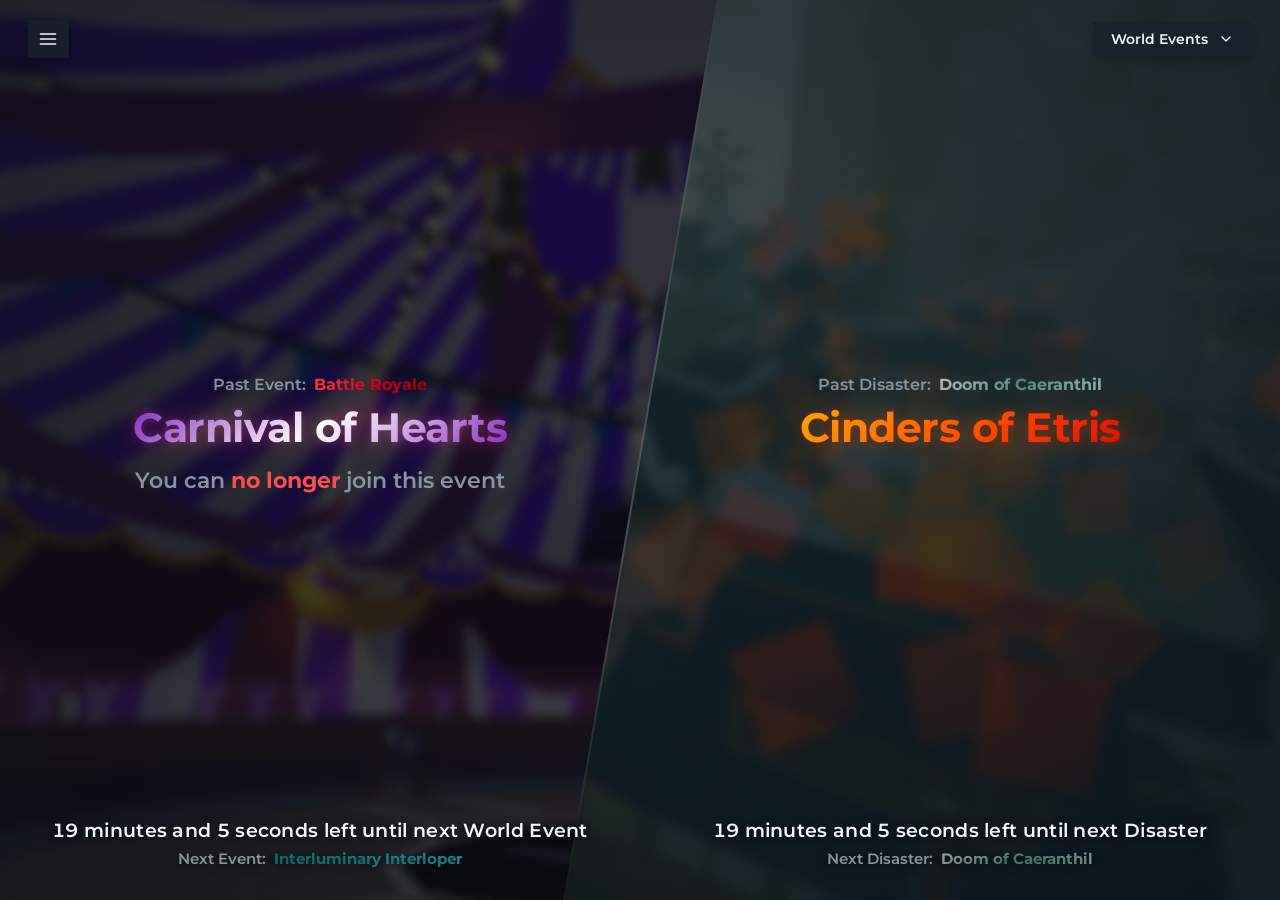
==== commit 87b75286: "getting started on traan history, fixing audio issues, polishing OCR script, more jsons" ====
--- a/index.html
+++ b/index.html
@@ -3,7 +3,15 @@
 
 <head>
   <meta charset="UTF-8">
+  <meta property="og:type" content="website">
+  <meta property="og:title" content="When's the next World Event?">
+  <meta property="og:description"
+    content="Live tracker for Deepwoken World Events (including Etrean Luminant Disasters), Traan Zakshun's market rotations and Date and Season Updates.">
   <meta name="viewport" content="width=device-width, initial-scale=1.0">
+  <meta name="description"
+    content="Live tracker for Deepwoken World Events (including Etrean Luminant Disasters), Traan Zakshun's market rotations and Date and Season Updates.">
+  <meta name="theme-color" content="#0b0f17">
+
   <script>
     (function () {
       var path = window.location.pathname;
@@ -14,7 +22,9 @@
   <title>when's the next world event?</title>
   <link rel="preconnect" href="https://fonts.googleapis.com">
   <link rel="preconnect" href="https://fonts.gstatic.com" crossorigin>
-  <link href="https://fonts.googleapis.com/css2?family=Montserrat:wght@400;500;600;700&display=swap" rel="stylesheet">
+  <link
+    href="https://fonts.googleapis.com/css2?family=Montserrat:ital,wght@0,400;0,500;0,600;0,700;1,400;1,500&display=swap"
+    rel="stylesheet">
   <link rel="preload" as="image" href="assets/images/Traan.webp">
   <link rel="preload" as="image" href="assets/images/BattleRoyale.webp">
   <link rel="preload" as="image" href="assets/images/Carnival.webp">
@@ -25,16 +35,13 @@
   <link rel="preload" as="image" href="assets/images/Seasons/Summer.webp">
   <link rel="preload" as="image" href="assets/images/Seasons/Autumn.webp">
   <link rel="preload" as="image" href="assets/images/Seasons/Winter.webp">
-  <meta name="description"
-    content="Live countdown tracker for Deepwoken World Events, Etrean Luminant Disasters, Traan Zakshun's market rotations and Date and Season Updates.">
-  <meta name="theme-color" content="#0b0f17">
   <link rel="icon" type="image/webp" href="assets/icons/ItemImage.webp">
   <link rel="stylesheet" href="src/styles/base.css?v=2">
-  <link rel="stylesheet" href="src/styles/header.css?v=3">
+  <link rel="stylesheet" href="src/styles/header.css?v=4">
   <link rel="stylesheet" href="src/styles/tooltip.css?v=2">
-  <link rel="stylesheet" href="pages/world-events/worldevents.css?v=2">
-  <link rel="stylesheet" href="pages/traan-zakshun/traanstock.css?v=2">
-  <link rel="stylesheet" href="pages/date-seasons/dateseasons.css?v=12">
+  <link rel="stylesheet" href="pages/world-events/worldevents.css?v=4">
+  <link rel="stylesheet" href="pages/traan-zakshun/traanstock.css?v=7">
+  <link rel="stylesheet" href="pages/date-seasons/dateseasons.css?v=14">
 </head>
 
 <body>
@@ -62,7 +69,7 @@
 
       <button id="test-event-btn" class="nav-btn test-event-btn layout-hidden" type="button"
         data-hover-text="Test transition to the next World Event (Localhost only)">
-        Test Event
+        Skip Time
       </button>
 
       <div id="side-menu-dropdown" class="menu-dropdown layout-hidden" role="menu">
@@ -91,6 +98,15 @@
             <span id="menu-remind-traan-status" class="menu-item-status">Off</span>
           </button>
           <button id="menu-item-mute-soundtrack-traan" class="menu-item menu-item-soundtrack" type="button"
+            role="menuitem"
+            data-hover-text="Globally mute the soundtrack that plays based on the current event's theme">
+            <span class="menu-item-text">Mute Soundtrack</span>
+            <span class="menu-soundtrack-status menu-item-status">Unmuted</span>
+          </button>
+        </div>
+
+        <div id="menu-group-dateseasons" class="menu-group layout-hidden">
+          <button id="menu-item-mute-soundtrack-dateseasons" class="menu-item menu-item-soundtrack" type="button"
             role="menuitem"
             data-hover-text="Globally mute the soundtrack that plays based on the current event's theme">
             <span class="menu-item-text">Mute Soundtrack</span>
@@ -164,7 +180,10 @@
     <section id="traan-stock-layout" class="traan-layout layout-hidden" aria-label="Traan Zakshun Stock">
       <div class="traan-shop-container">
         <div class="traan-header-row">
-          <h2 id="traan-stock-title" class="traan-shop-title">Traan's Salvaged Stock</h2>
+          <div class="traan-title-group">
+            <h2 id="traan-stock-title" class="traan-shop-title">Traan's Salvaged Stock</h2>
+            <div id="traan-stock-updated" class="traan-stock-updated"></div>
+          </div>
           <div id="traan-stock-timer" class="traan-stock-timer">Next <strong>Black Market</strong> in --</div>
         </div>
         <div class="traan-header-divider"></div>
@@ -173,7 +192,7 @@
     </section>
     <section id="date-seasons-layout" class="date-seasons-layout layout-hidden" aria-label="Current Date and Season">
       <div class="ds-datetime-badge">
-        <span id="ds-datetime-val">--:--, ---- CE, -------</span>
+        <span id="ds-datetime-val">--:--:--, ---- CE, -------</span>
       </div>
 
       <div class="date-seasons-center-column">
@@ -198,7 +217,7 @@
       <div class="ds-season-container">
         <div class="ds-season-header">
           Current season is <span id="ds-season-name"
-            class="event-gradient-text ds-season-name gradient-season-autumn">Ardfall</span>
+            class="event-gradient-text ds-season-name gradient-season-autumn">Ardfall (Autumn)</span>
         </div>
         <div class="ds-season-changes-card" id="ds-season-changes-card">
           <ul class="ds-season-changes-list" id="ds-season-changes-list"></ul>
@@ -233,12 +252,12 @@
   <div id="cursor-hover-box" class="cursor-hover-box" aria-hidden="true"></div>
 
   <script src="src/clock.js?v=1"></script>
-  <script src="src/database.js?v=1"></script>
-  <script src="pages/world-events/worldevents.js?v=8"></script>
-  <script src="pages/traan-zakshun/traanstock.js?v=14"></script>
-  <script src="pages/date-seasons/dateseasons.js?v=13"></script>
-  <script src="src/musicplayer.js?v=9"></script>
-  <script src="src/main.js?v=8"></script>
+  <script src="src/database/database.js?v=1"></script>
+  <script src="pages/world-events/worldevents.js?v=10"></script>
+  <script src="pages/traan-zakshun/traanstock.js?v=17"></script>
+  <script src="pages/date-seasons/dateseasons.js?v=16"></script>
+  <script src="src/musicplayer.js?v=20"></script>
+  <script src="src/main.js?v=20"></script>
 </body>
 
 </html>
--- a/src/styles/header.css
+++ b/src/styles/header.css
@@ -50,11 +50,6 @@
 .nav-btn:hover {
   background: var(--btn-hover-bg);
   box-shadow: 0 0 16px var(--btn-active-glow);
-  transform: translateY(-1px);
-}
-
-.nav-btn:active {
-  transform: translateY(0);
 }
 
 .nav-btn:focus,
--- a/pages/world-events/worldevents.css
+++ b/pages/world-events/worldevents.css
@@ -299,11 +299,14 @@
 
   .current-event-title,
   .single-column .current-event-title {
-    font-size: clamp(1.45rem, 5vw, 2.25rem);
-    white-space: nowrap;
+    font-size: clamp(1.35rem, 5vw, 2.1rem);
+    white-space: normal;
+    text-wrap: balance;
+    word-break: break-word;
     text-align: center;
     margin: 0;
     padding: 0.2rem 0.5rem;
+    max-width: 100%;
   }
 
   .join-status-heading {
@@ -333,19 +336,35 @@
 
   .mobile-timer {
     order: 3;
-    display: inline-flex;
+    display: flex;
+    flex-direction: column;
     align-items: center;
     justify-content: center;
     width: 100%;
-    margin-top: 0.25rem;
-    white-space: nowrap;
-    font-size: clamp(0.82rem, 2.7vw, 1.02rem);
+    max-width: 100%;
+    margin-top: 0.35rem;
+    text-align: center;
+    font-size: clamp(0.82rem, 2.7vw, 0.98rem);
     line-height: 1.35;
-    padding: 0.15rem 0;
+    padding: 0.15rem 0.25rem;
     font-weight: 600;
     color: var(--text-primary);
     font-variant-numeric: tabular-nums;
     letter-spacing: 0.3px;
     text-shadow: 0 2px 10px rgba(0, 0, 0, 0.7);
   }
-}
+
+  .mobile-timer-name {
+    display: block;
+    max-width: 100%;
+    text-align: center;
+  }
+
+  .mobile-timer-time {
+    display: block;
+    font-weight: 500;
+    color: rgba(240, 246, 252, 0.9);
+    font-size: 0.9em;
+    text-align: center;
+  }
+}
--- a/pages/traan-zakshun/traanstock.css
+++ b/pages/traan-zakshun/traanstock.css
@@ -19,9 +19,16 @@
 .traan-header-row {
   display: flex;
   justify-content: space-between;
-  align-items: baseline;
+  align-items: flex-end;
   width: 100%;
   padding: 0 0.25rem;
+  gap: 1rem;
+}
+
+.traan-title-group {
+  display: flex;
+  flex-direction: column;
+  align-items: flex-start;
 }
 
 .traan-shop-title {
@@ -34,6 +41,16 @@
   text-shadow: 0 2px 6px rgba(0, 0, 0, 0.95);
 }
 
+.traan-stock-updated {
+  font-family: 'Montserrat', sans-serif;
+  font-style: italic;
+  font-size: 0.85rem;
+  color: rgba(237, 231, 222, 0.7);
+  margin-top: 0.15rem;
+  text-shadow: 0 1px 3px rgba(0, 0, 0, 0.9);
+  letter-spacing: 0.2px;
+}
+
 .traan-stock-timer {
   font-family: 'Montserrat', sans-serif;
   font-size: 0.92rem;
@@ -64,6 +81,8 @@
 }
 
 .traan-item-card {
+  text-decoration: none;
+  color: inherit;
   background: rgba(14, 16, 22, 0.65);
   backdrop-filter: blur(8px);
   -webkit-backdrop-filter: blur(8px);
@@ -78,9 +97,21 @@
   box-sizing: border-box;
 }
 
+.traan-item-card.has-wiki-link {
+  cursor: pointer;
+}
+
 .traan-item-card:hover {
   border-color: rgba(200, 163, 85, 0.45);
   background: rgba(24, 27, 36, 0.8);
+}
+
+.traan-item-card.has-wiki-link:hover {
+  border-color: rgba(200, 163, 85, 0.65);
+}
+
+.traan-item-card.has-wiki-link:hover .traan-item-name {
+  color: #dfb76c;
 }
 
 .traan-item-left {
@@ -181,6 +212,7 @@
   margin: 0;
   line-height: 1.25;
   text-shadow: 0 1px 3px rgba(0, 0, 0, 0.9);
+  transition: color 0.2s ease;
 }
 
 .traan-item-category {
@@ -231,6 +263,16 @@
   }
 
   .traan-item-card {
+    grid-column: auto !important;
+    grid-row: auto !important;
     padding: 0.75rem 0.95rem;
   }
 }
+
+@media (max-width: 600px) {
+  .traan-header-row {
+    flex-direction: column;
+    align-items: flex-start;
+    gap: 0.4rem;
+  }
+}
--- a/pages/date-seasons/dateseasons.css
+++ b/pages/date-seasons/dateseasons.css
@@ -182,46 +182,101 @@
 
 @media (max-width: 960px) {
   .date-seasons-layout {
-    padding: 0 0.85rem;
-    min-height: calc(100dvh - 5.5rem);
-    justify-content: space-between;
+    width: 100%;
+    height: 100%;
+    min-height: 100%;
+    padding: 0;
+    margin: 0;
+    box-sizing: border-box;
+    position: relative;
+    overflow: hidden;
   }
 
   .ds-datetime-badge {
-    position: static;
-    transform: none;
-    margin-top: 0.25rem;
-    margin-bottom: 0;
-    font-size: 0.85rem;
+    position: absolute;
+    top: 0.75rem;
+    left: 50%;
+    transform: translateX(-50%);
+    margin: 0;
+    font-size: clamp(0.8rem, 2.5vw, 0.9rem);
+    white-space: nowrap;
+    text-align: center;
+    z-index: 10;
   }
 
   .date-seasons-center-column {
-    margin: auto 0;
+    position: absolute;
+    top: 50%;
+    left: 50%;
+    transform: translate(-50%, -50%);
+    width: 100%;
+    max-width: 100%;
+    margin: 0;
+    padding: 0 1rem;
+    box-sizing: border-box;
+    display: flex;
+    flex-direction: column;
+    align-items: center;
+    justify-content: center;
+    text-align: center;
+    z-index: 5;
   }
 
   .ds-phase-title {
     font-size: clamp(1.35rem, 4.8vw, 1.85rem);
-  }
-
+    white-space: normal;
+  }
+
+  .ds-season-container {
+    position: absolute;
+    bottom: 2rem;
+    left: 50%;
+    transform: translateX(-50%);
+    width: 100%;
+    max-width: 100%;
+    margin: 0;
+    padding: 0 1rem;
+    box-sizing: border-box;
+    display: flex;
+    flex-direction: column;
+    align-items: center;
+    z-index: 5;
+  }
+
+  .ds-season-header {
+    font-size: clamp(0.95rem, 3.2vw, 1.15rem);
+    margin-bottom: 0.5rem;
+  }
+
+  .ds-season-changes-card {
+    padding: 0 0.5rem;
+    max-width: 100%;
+    display: flex;
+    justify-content: center;
+  }
+
+  .ds-season-changes-list {
+    font-size: clamp(0.78rem, 2.6vw, 0.85rem);
+    line-height: 1.5;
+  }
+
+  .ds-season-changes-list li {
+    margin-bottom: 0.35rem;
+  }
+}
+
+@media (max-width: 960px) and (max-height: 540px) {
+  .date-seasons-layout {
+    justify-content: flex-start;
+    overflow-y: auto;
+    -webkit-overflow-scrolling: touch;
+    padding: 0.5rem 0.85rem 1.5rem 0.85rem;
+    gap: 1rem;
+  }
+
+  .ds-datetime-badge,
   .ds-season-container {
     position: static;
     transform: none;
-    margin-top: auto;
-    margin-bottom: 0.5rem;
-    padding: 0 0.5rem;
-    max-width: 100%;
-  }
-
-  .ds-season-changes-card {
-    padding: 0 0.5rem;
-    max-width: 100%;
-  }
-
-  .ds-season-header {
-    font-size: 1.05rem;
-  }
-
-  .ds-season-changes-list {
-    font-size: 0.82rem;
-  }
-}
+  }
+}
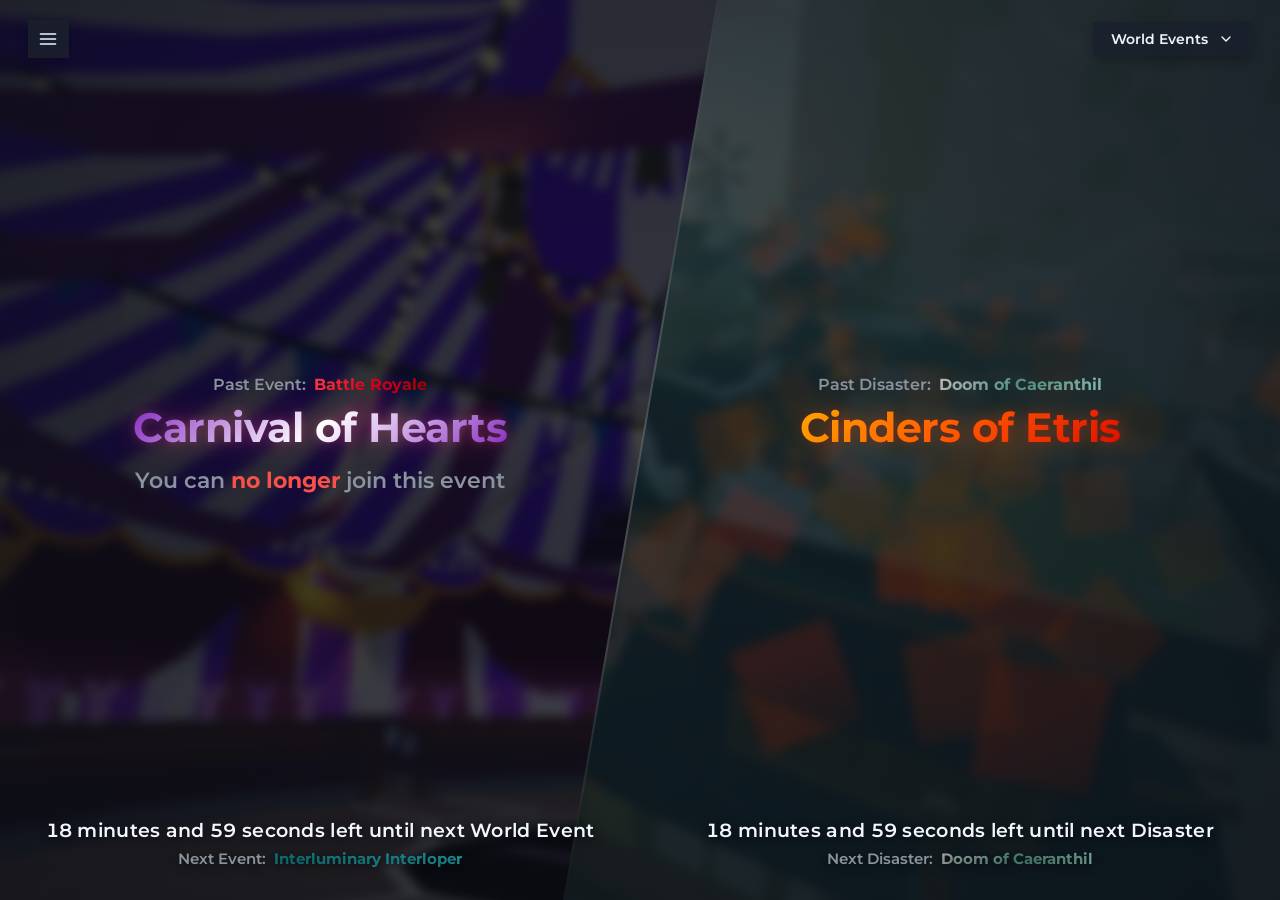
==== commit 55024d34: "new global settings, new traan settings, improved traan theming i will fix date-seasons audios at so" ====
--- a/index.html
+++ b/index.html
@@ -36,11 +36,11 @@
   <link rel="preload" as="image" href="assets/images/Seasons/Autumn.webp">
   <link rel="preload" as="image" href="assets/images/Seasons/Winter.webp">
   <link rel="icon" type="image/webp" href="assets/icons/ItemImage.webp">
-  <link rel="stylesheet" href="src/styles/base.css?v=2">
-  <link rel="stylesheet" href="src/styles/header.css?v=4">
+  <link rel="stylesheet" href="src/styles/base.css?v=3">
+  <link rel="stylesheet" href="src/styles/header.css?v=5">
   <link rel="stylesheet" href="src/styles/tooltip.css?v=2">
   <link rel="stylesheet" href="pages/world-events/worldevents.css?v=4">
-  <link rel="stylesheet" href="pages/traan-zakshun/traanstock.css?v=7">
+  <link rel="stylesheet" href="pages/traan-zakshun/traanstock.css?v=12">
   <link rel="stylesheet" href="pages/date-seasons/dateseasons.css?v=14">
 </head>
 
@@ -73,6 +73,21 @@
       </button>
 
       <div id="side-menu-dropdown" class="menu-dropdown layout-hidden" role="menu">
+        <div id="menu-group-global" class="menu-group">
+          <button id="menu-item-mute-soundtrack" class="menu-item menu-item-soundtrack" type="button" role="menuitem"
+            data-hover-text="Globally mute the soundtrack that plays based on the current event's theme">
+            <span class="menu-item-text">Mute Soundtrack</span>
+            <span class="menu-soundtrack-status menu-item-status">Unmuted</span>
+          </button>
+          <button id="menu-item-animations" class="menu-item" type="button" role="menuitem"
+            data-hover-text="Globally disable background transitions, layout fades, and UI animations">
+            <span class="menu-item-text">Disable Animations</span>
+            <span id="menu-animations-status" class="menu-item-status">Off</span>
+          </button>
+        </div>
+
+        <div id="side-menu-separator" class="menu-separator" role="separator"></div>
+
         <div id="menu-group-worldevents" class="menu-group">
           <button id="menu-item-disasters" class="menu-item" type="button" role="menuitem"
             data-hover-text="Show Disasters happening in the Etrean Luminant along with the current World Events">
@@ -84,35 +99,22 @@
             <span class="menu-item-text">Remind Me (World Events)</span>
             <span id="menu-remind-we-status" class="menu-item-status">Off</span>
           </button>
-          <button id="menu-item-mute-soundtrack-we" class="menu-item menu-item-soundtrack" type="button" role="menuitem"
-            data-hover-text="Globally mute the soundtrack that plays based on the current event's theme">
-            <span class="menu-item-text">Mute Soundtrack</span>
-            <span class="menu-soundtrack-status menu-item-status">Unmuted</span>
-          </button>
         </div>
 
         <div id="menu-group-traan" class="menu-group layout-hidden">
-          <button id="menu-item-remind-traan" class="menu-item" type="button" role="menuitem"
-            data-hover-text="Play a sound cue and a desktop notification when the next event happens.">
-            <span class="menu-item-text">Remind Me (Traan Zakshun)</span>
-            <span id="menu-remind-traan-status" class="menu-item-status">Off</span>
-          </button>
-          <button id="menu-item-mute-soundtrack-traan" class="menu-item menu-item-soundtrack" type="button"
-            role="menuitem"
-            data-hover-text="Globally mute the soundtrack that plays based on the current event's theme">
-            <span class="menu-item-text">Mute Soundtrack</span>
-            <span class="menu-soundtrack-status menu-item-status">Unmuted</span>
-          </button>
-        </div>
-
-        <div id="menu-group-dateseasons" class="menu-group layout-hidden">
-          <button id="menu-item-mute-soundtrack-dateseasons" class="menu-item menu-item-soundtrack" type="button"
-            role="menuitem"
-            data-hover-text="Globally mute the soundtrack that plays based on the current event's theme">
-            <span class="menu-item-text">Mute Soundtrack</span>
-            <span class="menu-soundtrack-status menu-item-status">Unmuted</span>
-          </button>
-        </div>
+          <button id="menu-item-traan-order" class="menu-item" type="button" role="menuitem"
+            data-hover-text="Toggle stock order between Name (alphabetical with themed items at top) and Literal (in-game screenshot coordinates)">
+            <span class="menu-item-text">Order Type</span>
+            <span id="menu-traan-order-status" class="menu-item-status">Literal</span>
+          </button>
+          <button id="menu-item-traan-theming" class="menu-item" type="button" role="menuitem"
+            data-hover-text="Disable custom stock themes, topic music, backgrounds, and item highlights">
+            <span class="menu-item-text">Disable Theming</span>
+            <span id="menu-traan-theming-status" class="menu-item-status">Off</span>
+          </button>
+        </div>
+
+        <div id="menu-group-dateseasons" class="menu-group layout-hidden"></div>
       </div>
     </div>
     <div class="top-bar-right">
@@ -252,12 +254,12 @@
   <div id="cursor-hover-box" class="cursor-hover-box" aria-hidden="true"></div>
 
   <script src="src/clock.js?v=1"></script>
-  <script src="src/database/database.js?v=1"></script>
-  <script src="pages/world-events/worldevents.js?v=10"></script>
-  <script src="pages/traan-zakshun/traanstock.js?v=17"></script>
+  <script src="src/database/database.js?v=2"></script>
+  <script src="pages/world-events/worldevents.js?v=11"></script>
+  <script src="pages/traan-zakshun/traanstock.js?v=25"></script>
   <script src="pages/date-seasons/dateseasons.js?v=16"></script>
   <script src="src/musicplayer.js?v=20"></script>
-  <script src="src/main.js?v=20"></script>
+  <script src="src/main.js?v=23"></script>
 </body>
 
 </html>
--- a/src/styles/base.css
+++ b/src/styles/base.css
@@ -41,6 +41,18 @@
 
 .layout-hidden {
   display: none !important;
+}
+
+body.no-animations,
+body.no-animations *,
+body.no-animations *::before,
+body.no-animations *::after {
+  animation-duration: 0.001ms !important;
+  animation-iteration-count: 1 !important;
+  transition-duration: 0.001ms !important;
+  animation-delay: 0s !important;
+  transition-delay: 0s !important;
+  scroll-behavior: auto !important;
 }
 
 .bg-backdrop {
--- a/src/styles/header.css
+++ b/src/styles/header.css
@@ -135,6 +135,13 @@
   flex-direction: column;
   gap: 0.25rem;
   width: 100%;
+}
+
+.menu-separator {
+  height: 1px;
+  background: var(--panel-border);
+  margin: 0.25rem 0.4rem;
+  flex-shrink: 0;
 }
 
 .menu-item {
--- a/pages/traan-zakshun/traanstock.css
+++ b/pages/traan-zakshun/traanstock.css
@@ -110,8 +110,48 @@
   border-color: rgba(200, 163, 85, 0.65);
 }
 
-.traan-item-card.has-wiki-link:hover .traan-item-name {
-  color: #dfb76c;
+.traan-item-card.traan-item-themed {
+  position: relative;
+  border-color: var(--traan-theme-border);
+  background: var(--traan-theme-bg);
+  box-shadow: var(--traan-theme-glow);
+}
+
+.traan-item-card.traan-item-themed .traan-item-icon-box {
+  border-color: var(--traan-theme-icon-border);
+  background: var(--traan-theme-icon-bg, rgba(22, 20, 18, 0.9));
+  box-shadow: var(--traan-theme-icon-glow);
+}
+
+.traan-item-card.traan-item-themed .traan-corner {
+  background: var(--traan-theme-corner);
+}
+
+.traan-item-card.traan-item-themed:hover {
+  border-color: var(--traan-theme-hover-border);
+  box-shadow: var(--traan-theme-hover-glow);
+}
+
+.traan-item-card.traan-item-themed.theme-secondary {
+  border-color: var(--traan-theme-sec-border) !important;
+  background: rgba(14, 16, 22, 0.68) !important;
+  box-shadow: 0 4px 14px rgba(0, 0, 0, 0.35) !important;
+}
+
+.traan-item-card.traan-item-themed.theme-secondary .traan-item-icon-box {
+  border-color: var(--traan-theme-sec-icon-border) !important;
+  background: rgba(22, 20, 18, 0.9) !important;
+  box-shadow: none !important;
+}
+
+.traan-item-card.traan-item-themed.theme-secondary .traan-corner {
+  background: var(--traan-theme-sec-corner) !important;
+}
+
+.traan-item-card.traan-item-themed.theme-secondary:hover {
+  border-color: var(--traan-theme-sec-border) !important;
+  background: rgba(20, 22, 30, 0.8) !important;
+  box-shadow: 0 4px 16px rgba(0, 0, 0, 0.45) !important;
 }
 
 .traan-item-left {
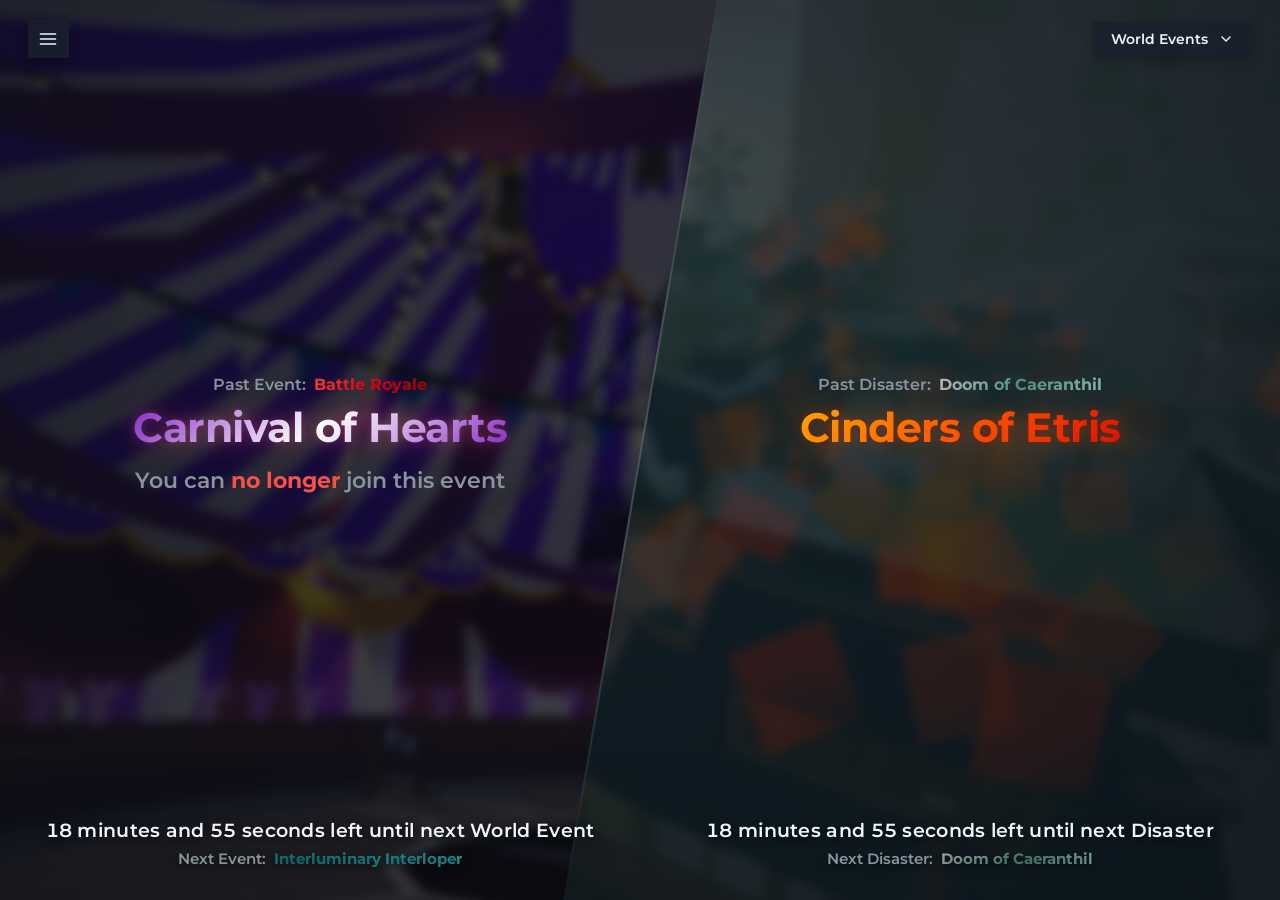
==== commit eceae01e: "Volume slider, fuck seasonal audios" ====
--- a/index.html
+++ b/index.html
@@ -74,11 +74,6 @@
 
       <div id="side-menu-dropdown" class="menu-dropdown layout-hidden" role="menu">
         <div id="menu-group-global" class="menu-group">
-          <button id="menu-item-mute-soundtrack" class="menu-item menu-item-soundtrack" type="button" role="menuitem"
-            data-hover-text="Globally mute the soundtrack that plays based on the current event's theme">
-            <span class="menu-item-text">Mute Soundtrack</span>
-            <span class="menu-soundtrack-status menu-item-status">Unmuted</span>
-          </button>
           <button id="menu-item-animations" class="menu-item" type="button" role="menuitem"
             data-hover-text="Globally disable background transitions, layout fades, and UI animations">
             <span class="menu-item-text">Disable Animations</span>
@@ -115,6 +110,14 @@
         </div>
 
         <div id="menu-group-dateseasons" class="menu-group layout-hidden"></div>
+
+        <div class="menu-separator" role="separator"></div>
+
+        <div class="menu-volume-group">
+          <label for="menu-volume-slider" class="menu-volume-label">Volume</label>
+          <input type="range" id="menu-volume-slider" class="menu-volume-slider" min="0" max="100" value="50"
+            data-hover-text="Soundtrack Volume: 50%" aria-label="Soundtrack Volume">
+        </div>
       </div>
     </div>
     <div class="top-bar-right">
@@ -257,9 +260,9 @@
   <script src="src/database/database.js?v=2"></script>
   <script src="pages/world-events/worldevents.js?v=11"></script>
   <script src="pages/traan-zakshun/traanstock.js?v=25"></script>
-  <script src="pages/date-seasons/dateseasons.js?v=16"></script>
-  <script src="src/musicplayer.js?v=20"></script>
-  <script src="src/main.js?v=23"></script>
+  <script src="pages/date-seasons/dateseasons.js?v=18"></script>
+  <script src="src/musicplayer.js?v=23"></script>
+  <script src="src/main.js?v=24"></script>
 </body>
 
 </html>
--- a/src/styles/header.css
+++ b/src/styles/header.css
@@ -192,6 +192,104 @@
   color: #f85149;
 }
 
+.menu-volume-group {
+  display: flex;
+  flex-direction: column;
+  align-items: center;
+  padding: 0.5rem 0.85rem 0.65rem;
+  gap: 0.45rem;
+  width: 100%;
+}
+
+.menu-volume-label {
+  display: block;
+  width: 100%;
+  text-align: center;
+  font-family: inherit;
+  font-size: 0.8rem;
+  font-weight: 600;
+  color: var(--text-secondary);
+  letter-spacing: 0.05em;
+  user-select: none;
+  cursor: pointer;
+}
+
+.menu-volume-slider {
+  -webkit-appearance: none;
+  appearance: none;
+  width: 100%;
+  height: 6px;
+  border-radius: 999px;
+  background: linear-gradient(to right, #388bfd 0%, #388bfd var(--volume-percent, 50%), rgba(255, 255, 255, 0.16) var(--volume-percent, 50%), rgba(255, 255, 255, 0.16) 100%);
+  outline: none;
+  cursor: pointer;
+  margin: 0.25rem 0;
+  transition: background 0.1s ease;
+}
+
+.menu-volume-slider:hover {
+  background: linear-gradient(to right, #58a6ff 0%, #58a6ff var(--volume-percent, 50%), rgba(255, 255, 255, 0.24) var(--volume-percent, 50%), rgba(255, 255, 255, 0.24) 100%);
+}
+
+.menu-volume-slider:focus-visible {
+  outline: 2px solid rgba(56, 139, 253, 0.7);
+  outline-offset: 2px;
+}
+
+.menu-volume-slider::-webkit-slider-thumb {
+  -webkit-appearance: none;
+  appearance: none;
+  width: 14px;
+  height: 14px;
+  border-radius: 50%;
+  background: #f0f6fc;
+  border: 2px solid #0b0f17;
+  box-shadow: 0 1px 4px rgba(0, 0, 0, 0.6);
+  cursor: pointer;
+  transition: transform 0.15s ease, background 0.15s ease, box-shadow 0.15s ease;
+}
+
+.menu-volume-slider:hover::-webkit-slider-thumb {
+  background: #ffffff;
+  box-shadow: 0 0 8px rgba(56, 139, 253, 0.6);
+}
+
+.menu-volume-slider:active::-webkit-slider-thumb {
+  transform: scale(1.2);
+  background: #ffffff;
+  box-shadow: 0 0 10px rgba(56, 139, 253, 0.8);
+}
+
+.menu-volume-slider::-moz-range-thumb {
+  width: 14px;
+  height: 14px;
+  border-moz-box-sizing: border-box;
+  box-sizing: border-box;
+  border-radius: 50%;
+  background: #f0f6fc;
+  border: 2px solid #0b0f17;
+  box-shadow: 0 1px 4px rgba(0, 0, 0, 0.6);
+  cursor: pointer;
+  transition: transform 0.15s ease, background 0.15s ease, box-shadow 0.15s ease;
+}
+
+.menu-volume-slider:hover::-moz-range-thumb {
+  background: #ffffff;
+  box-shadow: 0 0 8px rgba(56, 139, 253, 0.6);
+}
+
+.menu-volume-slider:active::-moz-range-thumb {
+  transform: scale(1.2);
+  background: #ffffff;
+  box-shadow: 0 0 10px rgba(56, 139, 253, 0.8);
+}
+
+.menu-volume-slider::-moz-range-track {
+  height: 6px;
+  border-radius: 999px;
+  background: transparent;
+}
+
 .event-type-dropdown {
   position: relative;
 }
--- a/pages/date-seasons/dateseasons.css
+++ b/pages/date-seasons/dateseasons.css
@@ -47,8 +47,8 @@
 .gradient-day,
 .gradient-morning,
 .gradient-afternoon {
-  background-image: linear-gradient(135deg, #fde047 0%, #ffffff 50%, #eab308 100%);
-  color: #eab308;
+  background-image: linear-gradient(135deg, #60a5fa 0%, #60a5fa 50%, #60a5fa 100%);
+  color: #60a5fa;
 }
 
 .text-glow-day,
@@ -60,8 +60,8 @@
 .gradient-night,
 .gradient-dusk,
 .gradient-dawn {
-  background-image: linear-gradient(135deg, #60a5fa 0%, #ffffff 50%, #2563eb 100%);
-  color: #3b82f6;
+  background-image: linear-gradient(135deg, #60a5fa 0%, #60a5fa 50%, #60a5fa 100%);
+  color: #60a5fa;
 }
 
 .text-glow-night,
@@ -71,23 +71,23 @@
 }
 
 .gradient-season-autumn {
-  background-image: linear-gradient(135deg, #fdba74 0%, #ffffff 50%, #ea580c 100%);
-  color: #ea580c;
+  background-image: linear-gradient(135deg, #ca8a04 0%, #ca8a04 50%, #ca8a04 100%);
+  color: #ca8a04;
 }
 
 .gradient-season-summer {
-  background-image: linear-gradient(135deg, #fde047 0%, #ffffff 50%, #ca8a04 100%);
-  color: #ca8a04;
+  background-image: linear-gradient(135deg, #fde047 0%, #fde047 50%, #fde047 100%);
+  color: #fde047;
 }
 
 .gradient-season-winter {
-  background-image: linear-gradient(135deg, #ffffff 0%, #bae6fd 50%, #0284c7 100%);
-  color: #0284c7;
+  background-image: linear-gradient(135deg, #bae6fd 0%, #bae6fd 50%, #bae6fd 100%);
+  color: #bae6fd;
 }
 
 .gradient-season-spring {
-  background-image: linear-gradient(135deg, #86efac 0%, #ffffff 50%, #16a34a 100%);
-  color: #16a34a;
+  background-image: linear-gradient(135deg, #86efac 0%, #86efac 50%, #86efac 100%);
+  color: #86efac;
 }
 
 .ds-phase-title {
@@ -279,4 +279,4 @@
     position: static;
     transform: none;
   }
-}
+}
